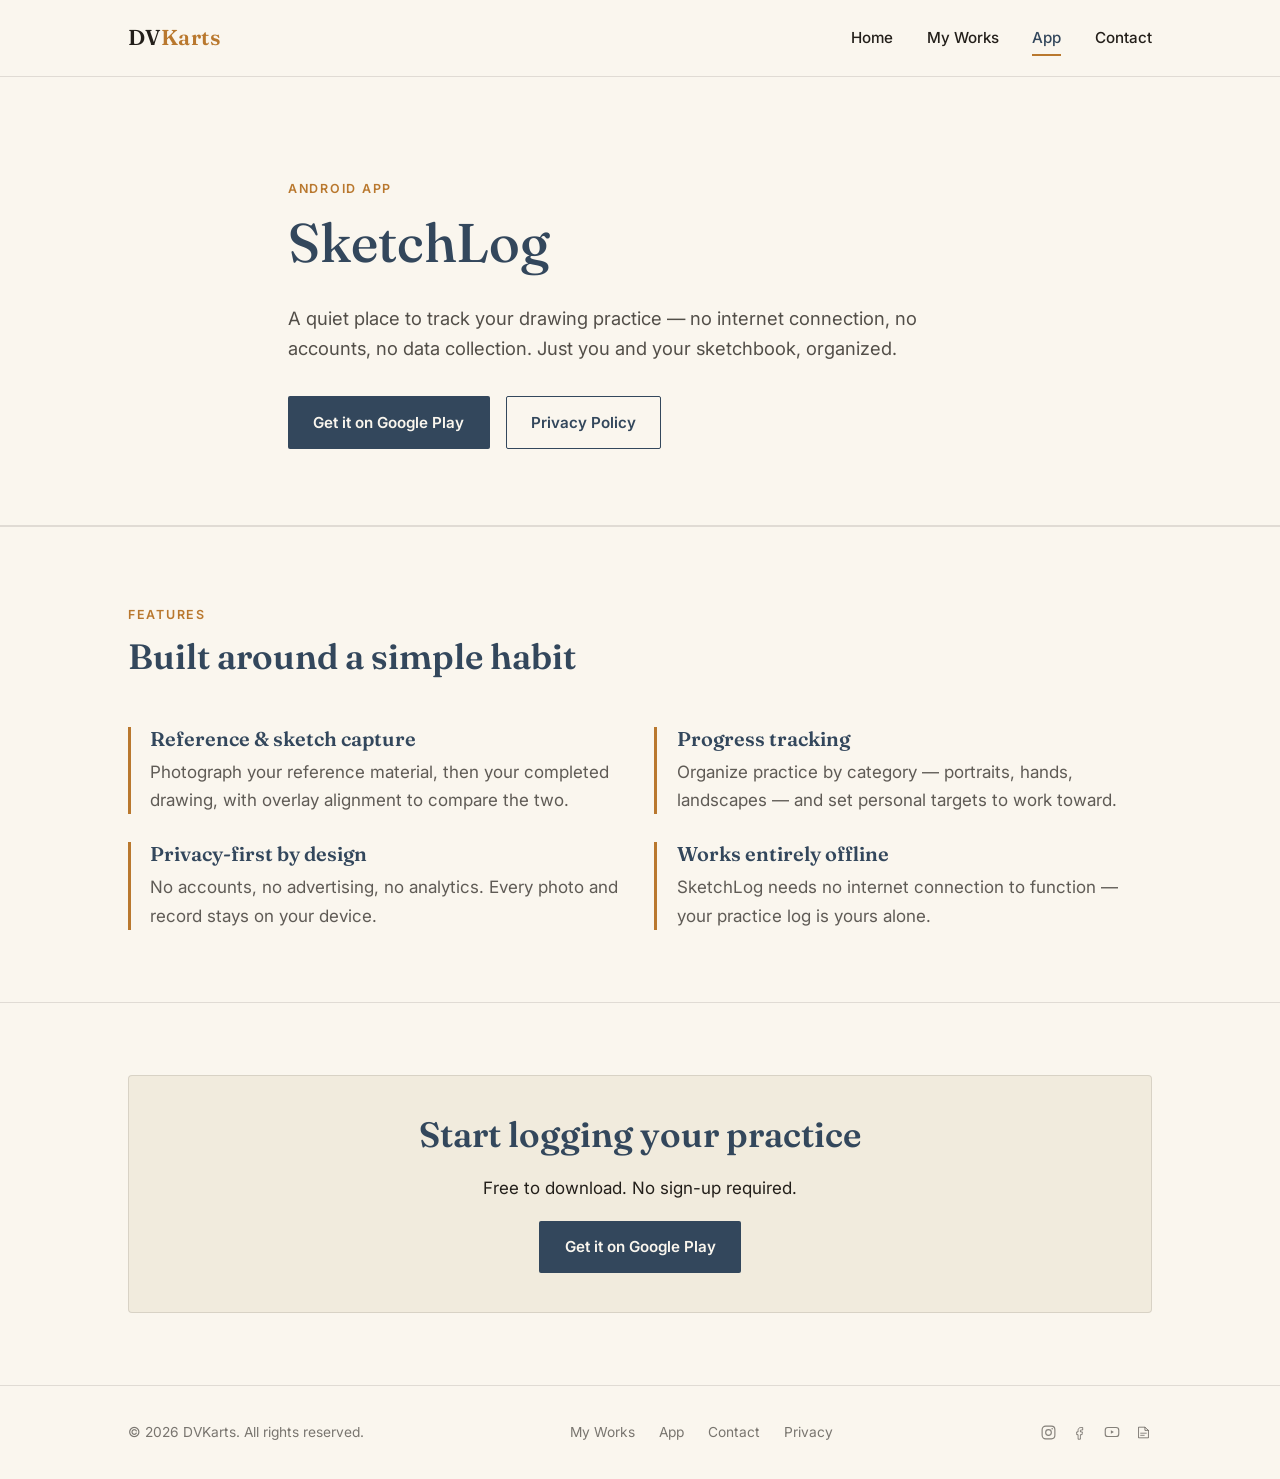
==== app.html @ dc156048 "new site" ====
<!DOCTYPE html>
<html lang="en">
<head>
<meta charset="UTF-8">
<meta name="viewport" content="width=device-width, initial-scale=1.0">
<title>SketchLog — DVKarts</title>
<meta name="description" content="SketchLog: a quiet, offline place to track your drawing practice. By DVKarts.">
<link rel="preconnect" href="https://fonts.googleapis.com">
<link rel="preconnect" href="https://fonts.gstatic.com" crossorigin>
<link href="https://fonts.googleapis.com/css2?family=Fraunces:opsz,wght@9..144,400;9..144,500;9..144,600&family=Inter:wght@400;500;600;700&display=swap" rel="stylesheet">
<link rel="stylesheet" href="style.css">
</head>
<body>

<header class="site-header">
  <div class="container">
    <a href="index.html" class="brand">DV<span>Karts</span></a>
    <nav class="main-nav">
      <a href="index.html">Home</a>
      <a href="works.html">My Works</a>
      <a href="app.html" class="active">App</a>
      <a href="contact.html">Contact</a>
    </nav>
  </div>
</header>

<main>

  <section class="hero">
    <div class="container">
      <p class="eyebrow">Android App</p>
      <h1>SketchLog</h1>
      <p class="lede">
        A quiet place to track your drawing practice — no internet
        connection, no accounts, no data collection. Just you and your
        sketchbook, organized.
      </p>
      <div class="hero-actions">
        <a href="#" class="btn btn-primary">Get it on Google Play</a>
        <a href="privacy.html" class="btn btn-secondary">Privacy Policy</a>
      </div>
    </div>
  </section>

  <section>
    <div class="container">
      <div class="section-head">
        <p class="eyebrow">Features</p>
        <h2>Built around a simple habit</h2>
      </div>
      <div class="feature-list">
        <div class="feature">
          <h3>Reference &amp; sketch capture</h3>
          <p>Photograph your reference material, then your completed drawing, with overlay alignment to compare the two.</p>
        </div>
        <div class="feature">
          <h3>Progress tracking</h3>
          <p>Organize practice by category — portraits, hands, landscapes — and set personal targets to work toward.</p>
        </div>
        <div class="feature">
          <h3>Privacy-first by design</h3>
          <p>No accounts, no advertising, no analytics. Every photo and record stays on your device.</p>
        </div>
        <div class="feature">
          <h3>Works entirely offline</h3>
          <p>SketchLog needs no internet connection to function — your practice log is yours alone.</p>
        </div>
      </div>
    </div>
  </section>

  <section>
    <div class="container">
      <div class="panel center">
        <h2>Start logging your practice</h2>
        <p>Free to download. No sign-up required.</p>
        <a href="#" class="btn btn-primary">Get it on Google Play</a>
      </div>
    </div>
  </section>

</main>

<footer class="site-footer">
  <div class="container">
    <p>&copy; 2026 DVKarts. All rights reserved.</p>
    <div class="footer-links">
      <a href="works.html">My Works</a>
      <a href="app.html">App</a>
      <a href="contact.html">Contact</a>
      <a href="privacy.html">Privacy</a>
    </div>
    <div class="social-links">
      <a href="https://www.instagram.com/deepak3dart/" target="_blank" rel="noopener" aria-label="Instagram">
        <svg width="17" height="17" viewBox="0 0 24 24" fill="none"><rect x="3" y="3" width="18" height="18" rx="5" stroke="currentColor" stroke-width="1.6"/><circle cx="12" cy="12" r="4" stroke="currentColor" stroke-width="1.6"/><circle cx="17.2" cy="6.8" r="1.1" fill="currentColor"/></svg>
      </a>
      <a href="https://www.facebook.com/DeepakDigitalArts" target="_blank" rel="noopener" aria-label="Facebook">
        <svg width="17" height="17" viewBox="0 0 24 24" fill="none"><path d="M14 8.5h2.5V5h-2.7C11.5 5 10 6.6 10 9v2.2H8V15h2v6.5h3.3V15h2.4l.4-3.8h-2.8V9.2c0-.5.3-.7.7-.7Z" stroke="currentColor" stroke-width="1.3" stroke-linejoin="round"/></svg>
      </a>
      <a href="https://www.youtube.com/@deepak3dart" target="_blank" rel="noopener" aria-label="YouTube">
        <svg width="18" height="18" viewBox="0 0 24 24" fill="none"><rect x="3" y="6" width="18" height="12" rx="3.5" stroke="currentColor" stroke-width="1.5"/><path d="M10.5 9.7v4.6l4-2.3-4-2.3Z" fill="currentColor"/></svg>
      </a>
      <a href="https://deepakvishwakarmaarts.blogspot.com/" target="_blank" rel="noopener" aria-label="Blog">
        <svg width="17" height="17" viewBox="0 0 24 24" fill="none"><path d="M5 4.5h9L19 9v10.5H5V4.5Z" stroke="currentColor" stroke-width="1.4" stroke-linejoin="round"/><path d="M14 4.5V9h5" stroke="currentColor" stroke-width="1.4" stroke-linejoin="round"/><path d="M8 13h8M8 16h5" stroke="currentColor" stroke-width="1.3" stroke-linecap="round"/></svg>
      </a>
    </div>
  </div>
</footer>

</body>
</html>
---- style.css ----
/* =========================================================
   DVKarts — shared stylesheet
   Sober, elegant portfolio theme
   Palette: Ink Blue #33475C · Ochre #B9782E · Warm Paper #FAF6EE · Ink Text #231F1A
   Type: Fraunces (headings) · Inter (body)
   ========================================================= */

:root {
  --ink-blue: #33475C;
  --ochre: #B9782E;
  --paper: #FAF6EE;
  --ink: #231F1A;
  --paper-dim: #F1EBDD;
  --line: rgba(35, 31, 26, 0.12);
  --ink-blue-soft: rgba(51, 71, 92, 0.08);
  --ochre-soft: rgba(185, 120, 46, 0.12);
  --max-width: 1080px;
  --serif: "Fraunces", "Iowan Old Style", Georgia, serif;
  --sans: "Inter", -apple-system, BlinkMacSystemFont, "Segoe UI", sans-serif;
}

*, *::before, *::after { box-sizing: border-box; }

html { scroll-behavior: smooth; }

body {
  margin: 0;
  background: var(--paper);
  color: var(--ink);
  font-family: var(--sans);
  font-size: 17px;
  line-height: 1.65;
  -webkit-font-smoothing: antialiased;
}

img { max-width: 100%; display: block; }

a {
  color: var(--ink-blue);
  text-decoration: none;
}

a:hover { color: var(--ochre); }

h1, h2, h3, h4 {
  font-family: var(--serif);
  font-weight: 600;
  color: var(--ink-blue);
  line-height: 1.2;
  margin: 0 0 0.5em;
}

h1 { font-size: clamp(2.2rem, 4.5vw, 3.4rem); font-weight: 500; }
h2 { font-size: clamp(1.6rem, 3vw, 2.2rem); }
h3 { font-size: 1.25rem; }

p { margin: 0 0 1.1em; }

.eyebrow {
  display: inline-block;
  font-family: var(--sans);
  font-size: 0.78rem;
  letter-spacing: 0.14em;
  text-transform: uppercase;
  color: var(--ochre);
  font-weight: 600;
  margin-bottom: 0.9em;
}

.container {
  max-width: var(--max-width);
  margin: 0 auto;
  padding: 0 28px;
}

/* ---------- Header / Nav ---------- */

.site-header {
  border-bottom: 1px solid var(--line);
  background: var(--paper);
  position: sticky;
  top: 0;
  z-index: 20;
}

.site-header .container {
  display: flex;
  align-items: center;
  justify-content: space-between;
  padding-top: 20px;
  padding-bottom: 20px;
}

.brand {
  font-family: var(--serif);
  font-size: 1.35rem;
  font-weight: 600;
  color: var(--ink);
  letter-spacing: 0.02em;
}

.brand span { color: var(--ochre); }

.main-nav {
  display: flex;
  gap: 2.1rem;
}

.main-nav a {
  font-size: 0.95rem;
  color: var(--ink);
  font-weight: 500;
  position: relative;
  padding: 4px 0;
}

.main-nav a:hover { color: var(--ochre); }

.main-nav a.active {
  color: var(--ink-blue);
}

.main-nav a.active::after {
  content: "";
  position: absolute;
  left: 0; right: 0; bottom: -2px;
  height: 2px;
  background: var(--ochre);
}

.nav-toggle { display: none; }

/* ---------- Hero ---------- */

.hero {
  padding: 96px 0 76px;
  border-bottom: 1px solid var(--line);
}

.hero .container {
  max-width: 760px;
}

.hero p.lede {
  font-size: 1.15rem;
  color: rgba(35,31,26,0.78);
  max-width: 60ch;
}

.hero-actions {
  display: flex;
  gap: 1rem;
  margin-top: 2rem;
  flex-wrap: wrap;
}

/* ---------- Hero with portrait ---------- */

.hero-split {
  max-width: var(--max-width);
  display: flex;
  align-items: center;
  justify-content: space-between;
  gap: 3rem;
}

.hero-copy { max-width: 620px; flex: 1; }

.hero-portrait {
  flex-shrink: 0;
  width: 200px;
  height: 200px;
  border-radius: 50%;
  overflow: hidden;
  border: 3px solid var(--paper-dim);
  box-shadow: 0 10px 26px rgba(51,71,92,0.16);
}

.hero-portrait img {
  width: 100%;
  height: 100%;
  object-fit: cover;
}

/* ---------- Featured art strip ---------- */

.featured-art {
  padding: 0;
  border-bottom: 1px solid var(--line);
}

.featured-art-img {
  width: 100%;
  max-height: 480px;
  object-fit: cover;
  display: block;
}

@media (max-width: 820px) {
  .hero-split { flex-direction: column-reverse; text-align: center; gap: 2rem; }
  .hero-copy { max-width: 100%; }
  .hero-actions { justify-content: center; }
}

/* ---------- Buttons ---------- */

.btn {
  display: inline-flex;
  align-items: center;
  gap: 0.5em;
  padding: 0.85em 1.6em;
  border-radius: 2px;
  font-family: var(--sans);
  font-size: 0.95rem;
  font-weight: 600;
  border: 1px solid transparent;
  cursor: pointer;
  transition: all 0.18s ease;
}

.btn-primary {
  background: var(--ink-blue);
  color: var(--paper);
}

.btn-primary:hover {
  background: #283a4b;
  color: var(--paper);
}

.btn-secondary {
  background: transparent;
  color: var(--ink-blue);
  border-color: var(--ink-blue);
}

.btn-secondary:hover {
  background: var(--ink-blue-soft);
  color: var(--ink-blue);
}

/* ---------- Sections ---------- */

section { padding: 72px 0; }

section + section { border-top: 1px solid var(--line); }

.section-head {
  max-width: 620px;
  margin-bottom: 3rem;
}

/* ---------- Cards / Grid ---------- */

.grid {
  display: grid;
  gap: 2rem;
}

.grid-3 { grid-template-columns: repeat(3, 1fr); }
.grid-2 { grid-template-columns: repeat(2, 1fr); }

.card {
  background: #fff;
  border: 1px solid var(--line);
  border-radius: 4px;
  overflow: hidden;
  transition: transform 0.2s ease, box-shadow 0.2s ease;
}

.card:hover {
  transform: translateY(-3px);
  box-shadow: 0 12px 28px rgba(35, 31, 26, 0.08);
}

.card-media {
  aspect-ratio: 4 / 3;
  background: linear-gradient(135deg, var(--ink-blue) 0%, #4a6178 55%, var(--ochre) 130%);
  position: relative;
  overflow: hidden;
}

.card-media img {
  width: 100%;
  height: 100%;
  object-fit: cover;
  display: block;
}

.card-media span {
  position: absolute;
  bottom: 12px;
  left: 14px;
  font-family: var(--serif);
  color: rgba(250, 246, 238, 0.85);
  font-size: 0.85rem;
  letter-spacing: 0.04em;
}

.card-body { padding: 1.4rem 1.5rem 1.6rem; }

.card-body .tag {
  display: inline-block;
  font-size: 0.72rem;
  text-transform: uppercase;
  letter-spacing: 0.08em;
  color: var(--ochre);
  font-weight: 700;
  margin-bottom: 0.6em;
}

.card-body h3 { margin-bottom: 0.4em; }

.card-body p { margin-bottom: 0; color: rgba(35,31,26,0.72); font-size: 0.96rem; }

/* ---------- Filter chips (My Works) ---------- */

.chip-row {
  display: flex;
  flex-wrap: wrap;
  gap: 0.6rem;
  margin-bottom: 2.4rem;
}

.chip {
  font-family: var(--sans);
  font-size: 0.9rem;
  font-weight: 600;
  padding: 0.55em 1.2em;
  border-radius: 999px;
  border: 1px solid var(--line);
  background: transparent;
  color: var(--ink-blue);
  cursor: pointer;
  transition: all 0.15s ease;
}

.chip:hover { border-color: var(--ink-blue); }

.chip.active {
  background: var(--ink-blue);
  border-color: var(--ink-blue);
  color: var(--paper);
}

.chip .count { opacity: 0.65; font-weight: 500; margin-left: 0.35em; }

.filter-empty {
  text-align: center;
  padding: 3rem 0;
  color: rgba(35,31,26,0.55);
}

/* ---------- Feature list (app page) ---------- */

.feature-list {
  display: grid;
  gap: 1.8rem;
  grid-template-columns: repeat(2, 1fr);
}

.feature {
  padding-left: 1.2rem;
  border-left: 3px solid var(--ochre);
}

.feature h3 { margin-bottom: 0.35em; }
.feature p { color: rgba(35,31,26,0.72); margin-bottom: 0; }

/* ---------- Panel / callout ---------- */

.panel {
  background: var(--paper-dim);
  border: 1px solid var(--line);
  border-radius: 4px;
  padding: 2.4rem;
}

.panel.center { text-align: center; }

/* ---------- Contact ---------- */

.contact-block {
  display: grid;
  grid-template-columns: 1.1fr 0.9fr;
  gap: 3rem;
  align-items: start;
}

.contact-list {
  list-style: none;
  margin: 0;
  padding: 0;
}

.contact-list li {
  padding: 1.1rem 0;
  border-bottom: 1px solid var(--line);
  display: flex;
  justify-content: space-between;
  align-items: baseline;
  gap: 1rem;
}

.contact-list li:first-child { padding-top: 0; }

.contact-list .label {
  font-size: 0.78rem;
  letter-spacing: 0.1em;
  text-transform: uppercase;
  color: var(--ink-blue);
  font-weight: 600;
}

.contact-list a {
  font-family: var(--serif);
  font-size: 1.15rem;
  color: var(--ink);
}

.contact-list a:hover { color: var(--ochre); }

/* ---------- Footer ---------- */

.site-footer {
  border-top: 1px solid var(--line);
  padding: 2.2rem 0;
}

.site-footer .container {
  display: flex;
  justify-content: space-between;
  align-items: center;
  flex-wrap: wrap;
  gap: 1rem;
}

.site-footer p {
  margin: 0;
  font-size: 0.86rem;
  color: rgba(35,31,26,0.6);
}

.footer-links { display: flex; gap: 1.5rem; }

.footer-links a {
  font-size: 0.86rem;
  color: rgba(35,31,26,0.6);
}

.footer-links a:hover { color: var(--ochre); }

.social-links {
  display: flex;
  gap: 0.9rem;
}

.social-links a {
  color: rgba(35,31,26,0.55);
  display: flex;
  align-items: center;
}

.social-links a:hover { color: var(--ochre); }

/* ---------- Legal / Privacy page ---------- */

.legal {
  max-width: 720px;
}

.legal h2 {
  margin-top: 2.2em;
  font-size: 1.35rem;
}

.legal ul { padding-left: 1.3em; }
.legal li { margin-bottom: 0.5em; }

.updated-date {
  color: rgba(35,31,26,0.55);
  font-size: 0.9rem;
  margin-bottom: 2.5em;
}

/* ---------- Responsive ---------- */

@media (max-width: 820px) {
  .grid-3 { grid-template-columns: repeat(2, 1fr); }
  .contact-block { grid-template-columns: 1fr; }
  .feature-list { grid-template-columns: 1fr; }
}

@media (max-width: 640px) {
  .main-nav { gap: 1.2rem; }
  .grid-3, .grid-2 { grid-template-columns: 1fr; }
  .hero { padding: 64px 0 52px; }
  section { padding: 52px 0; }
  .site-header .container { flex-wrap: wrap; gap: 0.8rem; }
  .main-nav { flex-wrap: wrap; }
}
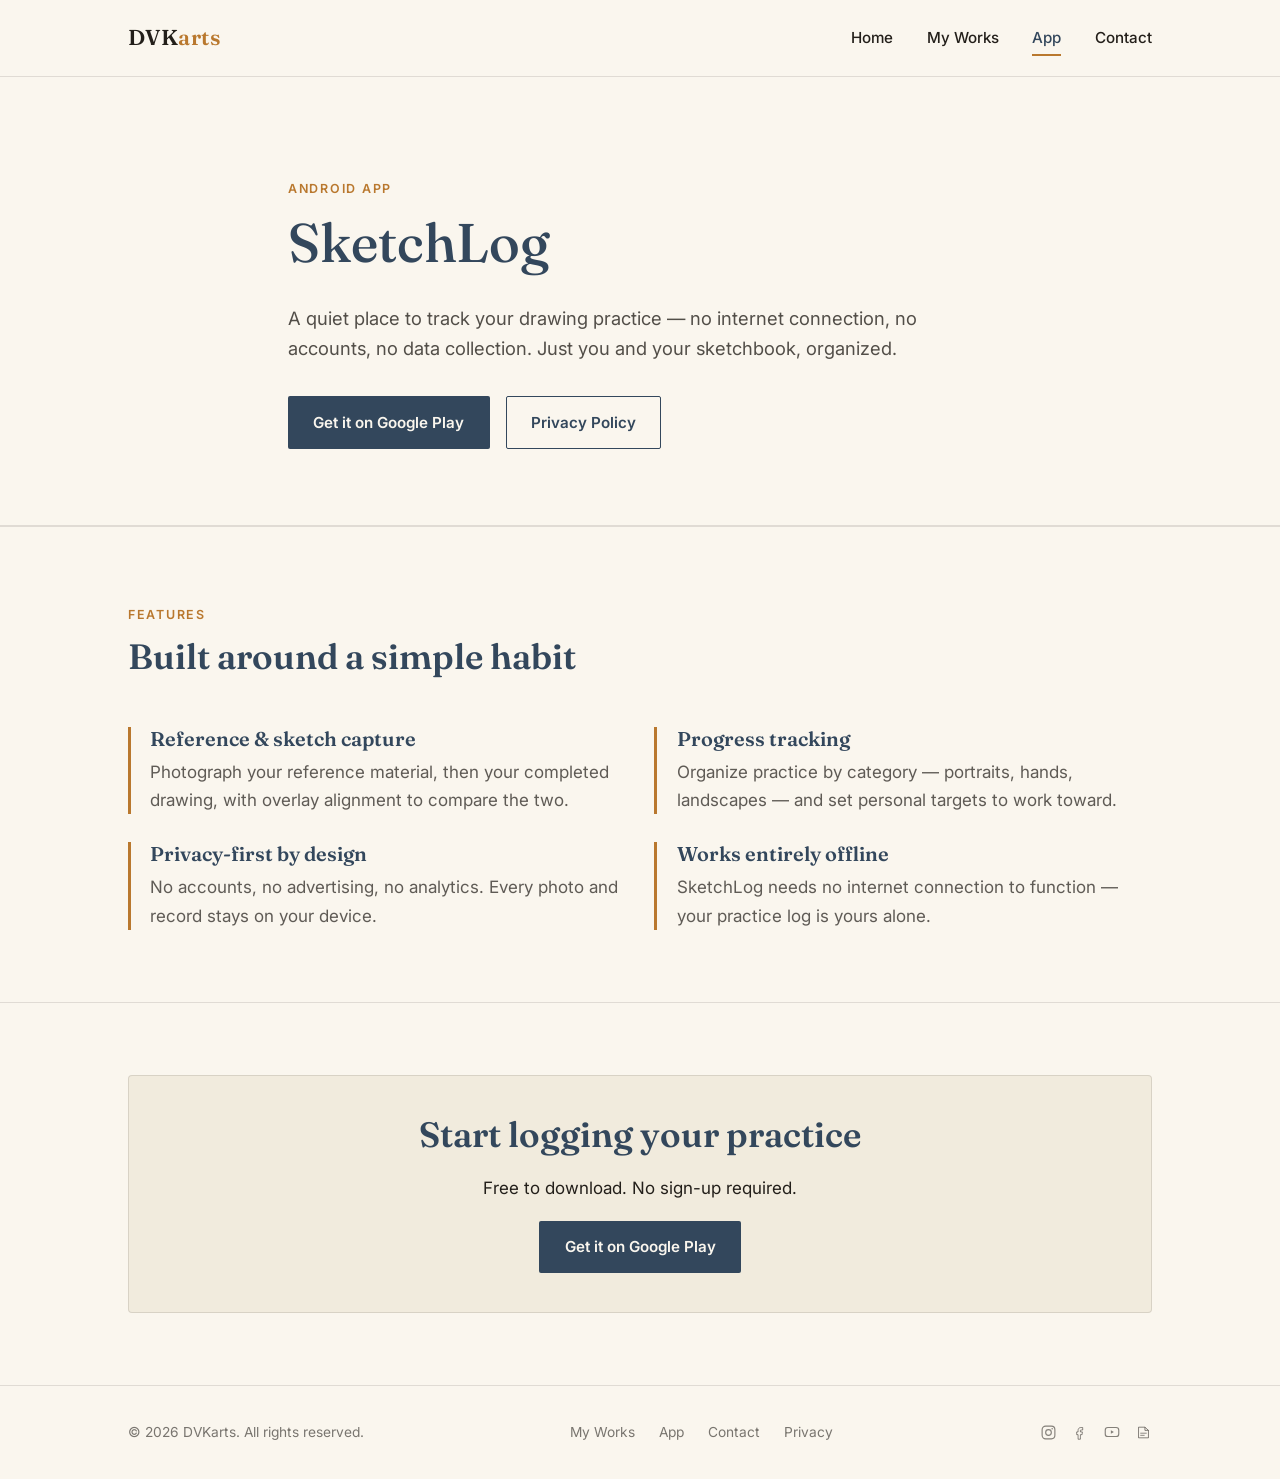
==== commit afcadf84: "brnad name correcton" ====
--- a/app.html
+++ b/app.html
@@ -14,7 +14,7 @@
 
 <header class="site-header">
   <div class="container">
-    <a href="index.html" class="brand">DV<span>Karts</span></a>
+    <a href="index.html" class="brand">DVK<span>arts</span></a>
     <nav class="main-nav">
       <a href="index.html">Home</a>
       <a href="works.html">My Works</a>
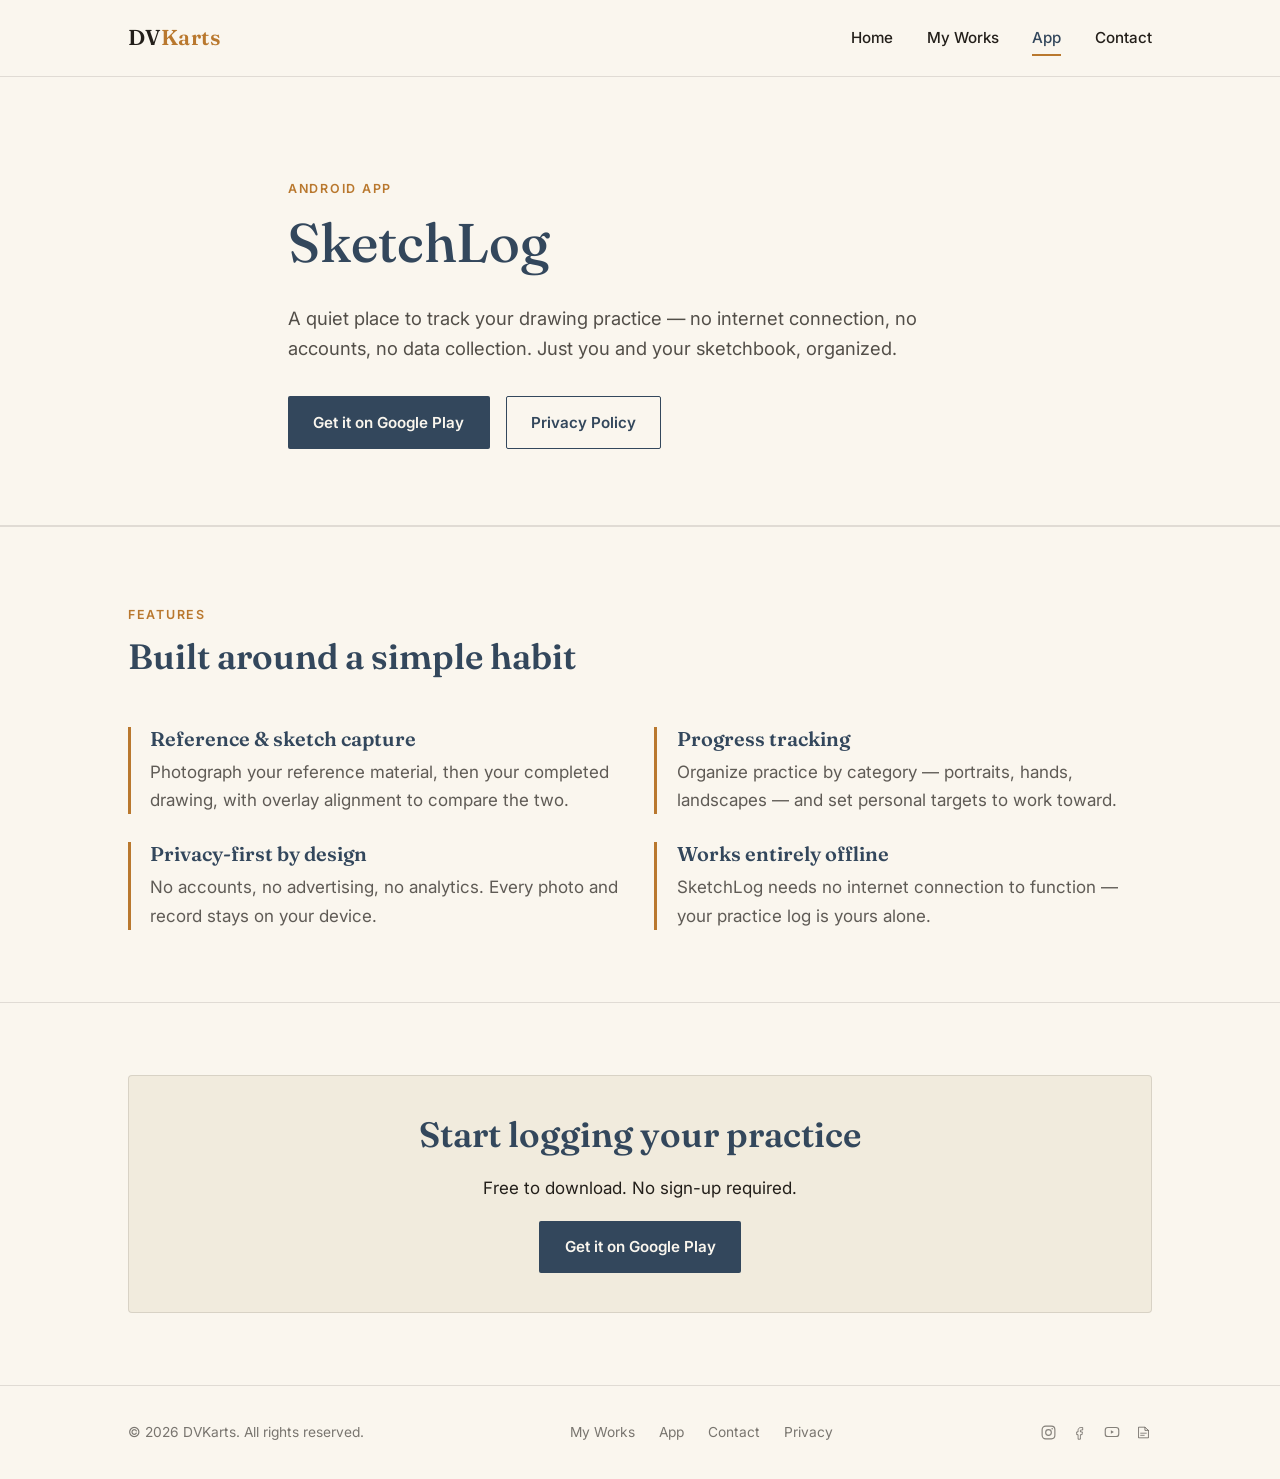
==== commit 5707fb65: "gallery view" ====
--- a/app.html
+++ b/app.html
@@ -14,7 +14,7 @@
 
 <header class="site-header">
   <div class="container">
-    <a href="index.html" class="brand">DVK<span>arts</span></a>
+    <a href="index.html" class="brand">DV<span>Karts</span></a>
     <nav class="main-nav">
       <a href="index.html">Home</a>
       <a href="works.html">My Works</a>
--- a/style.css
+++ b/style.css
@@ -463,6 +463,97 @@
 
 .social-links a:hover { color: var(--ochre); }
 
+/* ---------- Lightbox (My Works) ---------- */
+
+#workGrid .card { cursor: zoom-in; }
+
+.lightbox {
+  position: fixed;
+  inset: 0;
+  z-index: 100;
+  background: rgba(35, 31, 26, 0.92);
+  display: flex;
+  align-items: center;
+  justify-content: center;
+  padding: 5vh 5vw;
+}
+
+.lightbox[hidden] { display: none; }
+
+.lightbox-content {
+  background: var(--paper);
+  border-radius: 6px;
+  max-width: min(900px, 100%);
+  max-height: 90vh;
+  overflow: hidden;
+  display: flex;
+  flex-direction: column;
+  box-shadow: 0 24px 60px rgba(0,0,0,0.35);
+}
+
+.lightbox-content img {
+  display: block;
+  width: 100%;
+  max-height: 65vh;
+  object-fit: contain;
+  background: var(--ink);
+}
+
+.lightbox-caption {
+  padding: 1.2rem 1.6rem 1.5rem;
+}
+
+.lightbox-caption .tag {
+  display: block;
+  font-size: 0.72rem;
+  text-transform: uppercase;
+  letter-spacing: 0.08em;
+  color: var(--ochre);
+  font-weight: 700;
+  margin-bottom: 0.5em;
+}
+
+.lightbox-caption h3 { margin-bottom: 0.3em; }
+.lightbox-caption p:last-child { color: rgba(35,31,26,0.72); margin-bottom: 0; font-size: 0.95rem; }
+
+.lightbox-close,
+.lightbox-nav {
+  position: fixed;
+  background: rgba(250, 246, 238, 0.12);
+  border: 1px solid rgba(250, 246, 238, 0.35);
+  color: var(--paper);
+  border-radius: 50%;
+  width: 44px;
+  height: 44px;
+  font-size: 1.4rem;
+  line-height: 1;
+  display: flex;
+  align-items: center;
+  justify-content: center;
+  cursor: pointer;
+  transition: background 0.15s ease, border-color 0.15s ease;
+}
+
+.lightbox-close:hover,
+.lightbox-nav:hover {
+  background: rgba(250, 246, 238, 0.22);
+  border-color: var(--ochre);
+  color: var(--ochre);
+}
+
+.lightbox-close { top: 24px; right: 24px; }
+.lightbox-prev { left: 24px; top: 50%; transform: translateY(-50%); }
+.lightbox-next { right: 24px; top: 50%; transform: translateY(-50%); }
+
+@media (max-width: 640px) {
+  .lightbox { padding: 0; }
+  .lightbox-content { max-height: 100vh; border-radius: 0; }
+  .lightbox-content img { max-height: 50vh; }
+  .lightbox-close { top: 12px; right: 12px; width: 38px; height: 38px; }
+  .lightbox-prev { left: 8px; width: 38px; height: 38px; }
+  .lightbox-next { right: 8px; width: 38px; height: 38px; }
+}
+
 /* ---------- Legal / Privacy page ---------- */
 
 .legal {
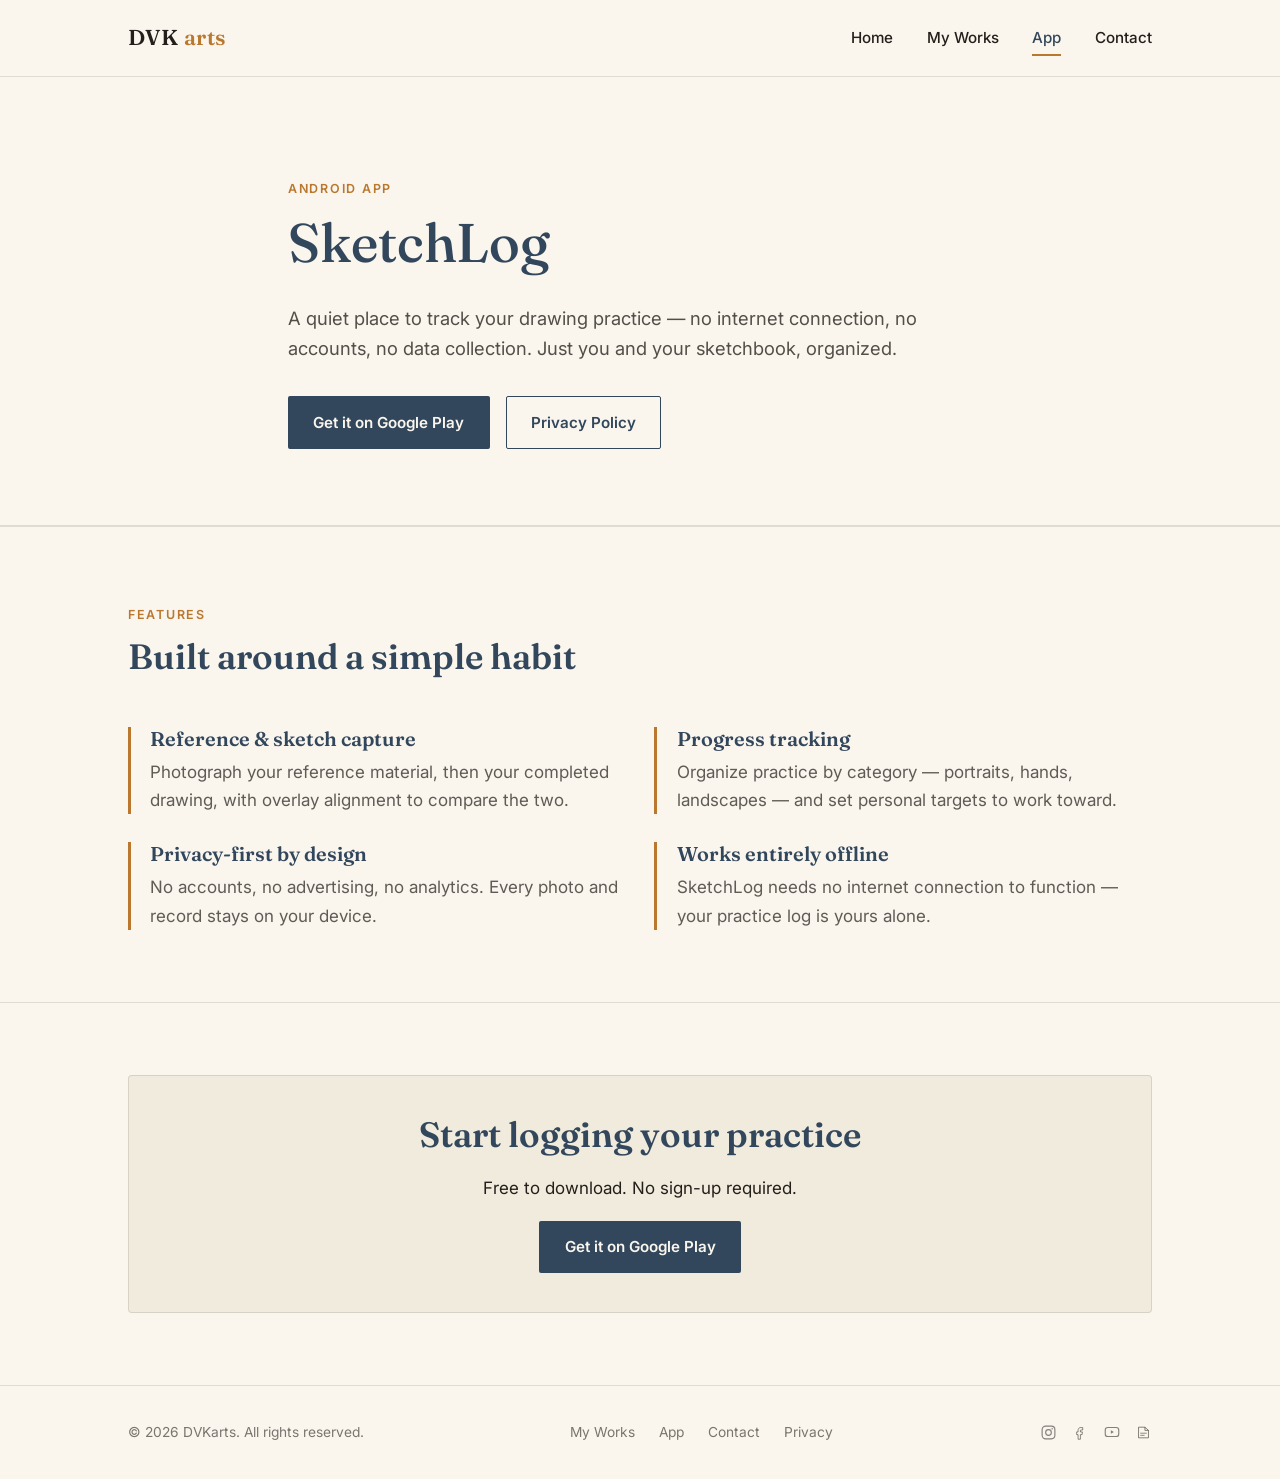
==== commit 6036c463: "brand name corrected" ====
--- a/app.html
+++ b/app.html
@@ -14,7 +14,7 @@
 
 <header class="site-header">
   <div class="container">
-    <a href="index.html" class="brand">DV<span>Karts</span></a>
+    <a href="index.html" class="brand">DVK <span>arts</span></a>
     <nav class="main-nav">
       <a href="index.html">Home</a>
       <a href="works.html">My Works</a>
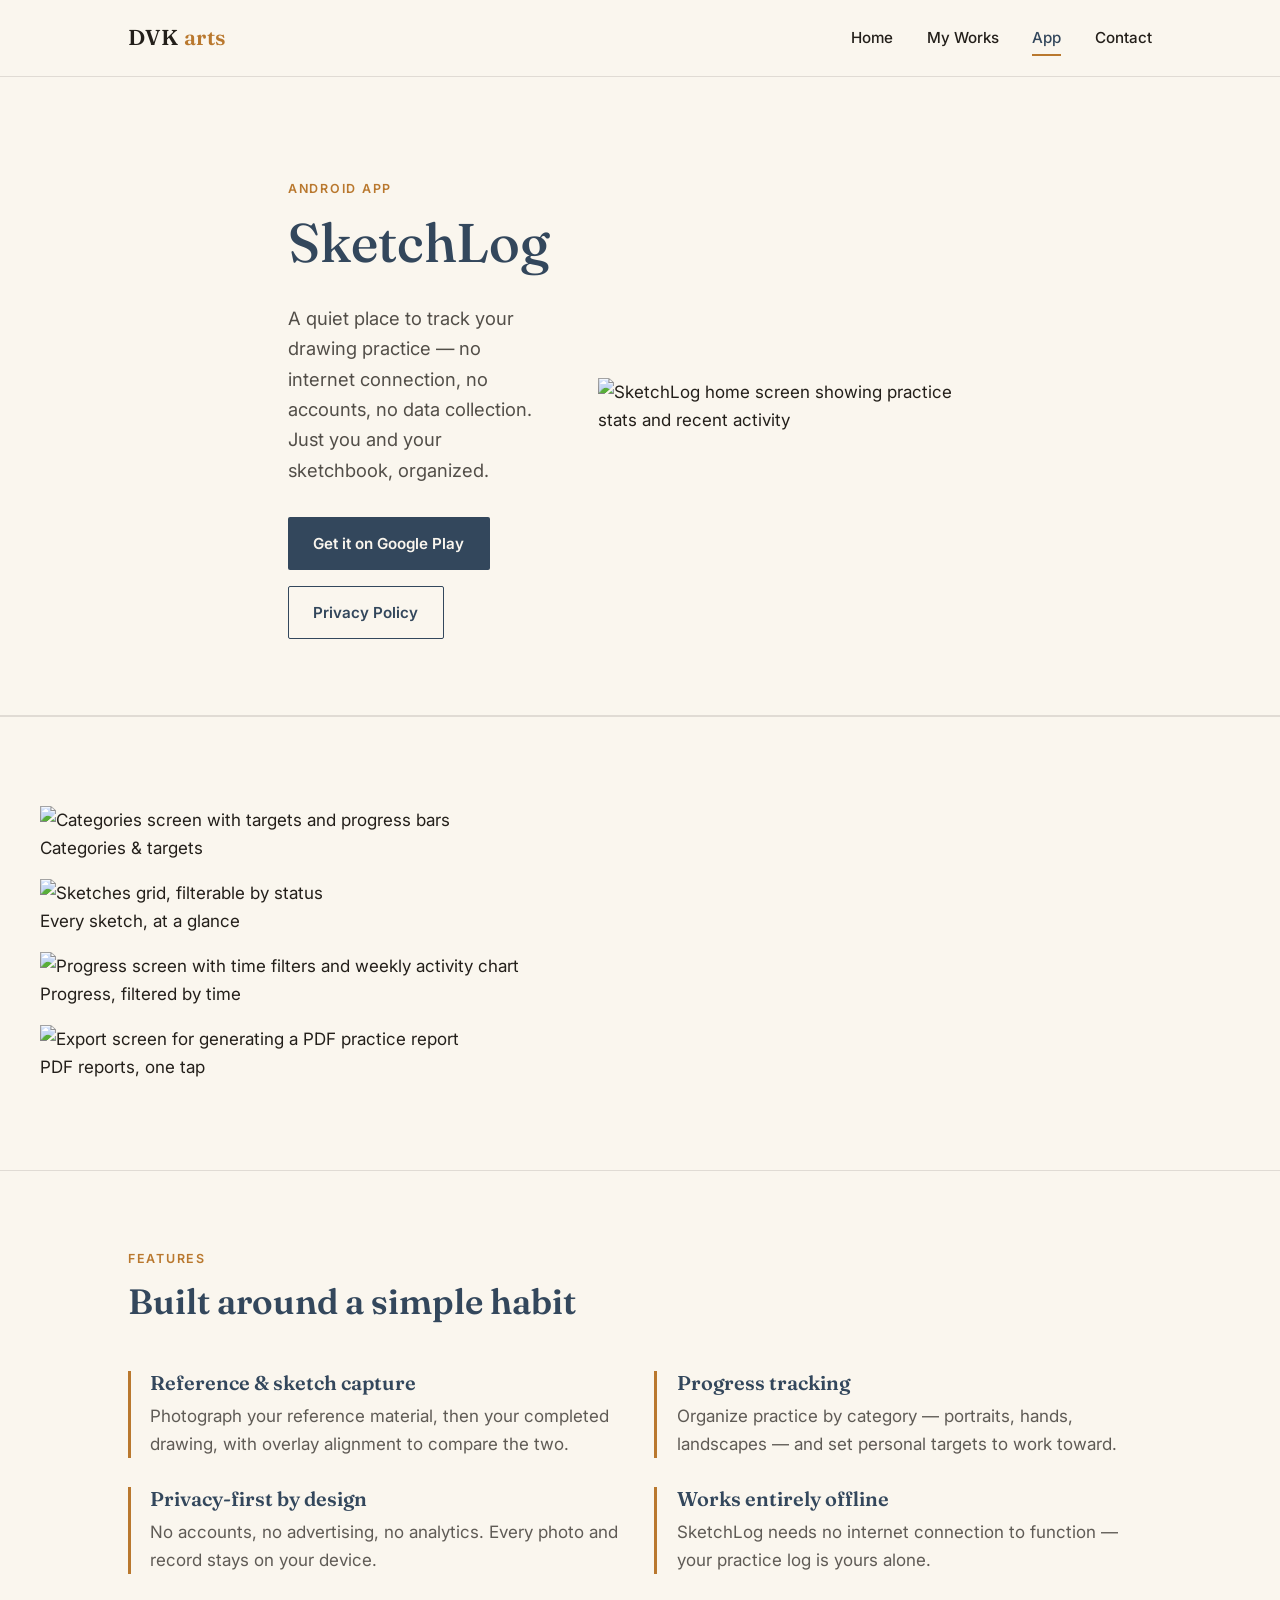
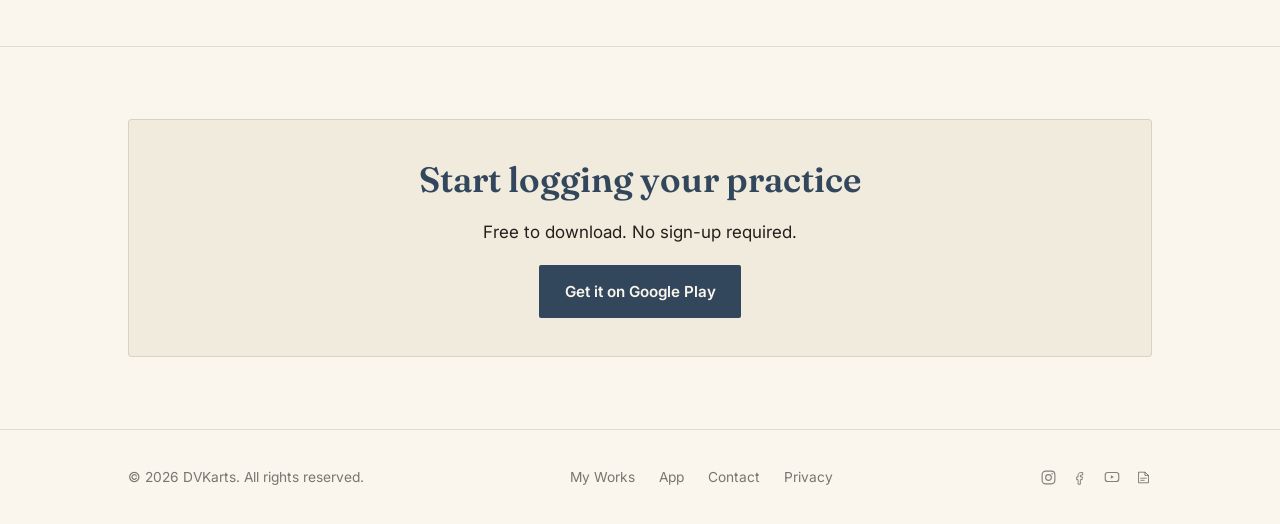
==== commit 23a4c6dc: "SketchLog app showcase" ====
--- a/app.html
+++ b/app.html
@@ -27,18 +27,73 @@
 <main>
 
   <section class="hero">
-    <div class="container">
-      <p class="eyebrow">Android App</p>
-      <h1>SketchLog</h1>
-      <p class="lede">
-        A quiet place to track your drawing practice — no internet
-        connection, no accounts, no data collection. Just you and your
-        sketchbook, organized.
-      </p>
-      <div class="hero-actions">
-        <a href="#" class="btn btn-primary">Get it on Google Play</a>
-        <a href="privacy.html" class="btn btn-secondary">Privacy Policy</a>
+    <div class="container hero-split">
+      <div class="hero-copy">
+        <p class="eyebrow">Android App</p>
+        <h1>SketchLog</h1>
+        <p class="lede">
+          A quiet place to track your drawing practice — no internet
+          connection, no accounts, no data collection. Just you and your
+          sketchbook, organized.
+        </p>
+        <div class="hero-actions">
+          <a href="#" class="btn btn-primary">Get it on Google Play</a>
+          <a href="privacy.html" class="btn btn-secondary">Privacy Policy</a>
+        </div>
       </div>
+
+      <div class="hero-device">
+        <div class="phone">
+          <div class="phone-notch"></div>
+          <div class="phone-screen">
+            <img src="images/sketchlog/home.png" alt="SketchLog home screen showing practice stats and recent activity">
+          </div>
+        </div>
+      </div>
+    </div>
+  </section>
+
+  <section class="app-gallery">
+    <div class="gallery-track">
+      <figure class="phone-card">
+        <div class="phone">
+          <div class="phone-notch"></div>
+          <div class="phone-screen">
+            <img src="images/sketchlog/categories.png" alt="Categories screen with targets and progress bars">
+          </div>
+        </div>
+        <figcaption>Categories &amp; targets</figcaption>
+      </figure>
+
+      <figure class="phone-card">
+        <div class="phone">
+          <div class="phone-notch"></div>
+          <div class="phone-screen">
+            <img src="images/sketchlog/sketches.png" alt="Sketches grid, filterable by status">
+          </div>
+        </div>
+        <figcaption>Every sketch, at a glance</figcaption>
+      </figure>
+
+      <figure class="phone-card">
+        <div class="phone">
+          <div class="phone-notch"></div>
+          <div class="phone-screen">
+            <img src="images/sketchlog/progress.png" alt="Progress screen with time filters and weekly activity chart">
+          </div>
+        </div>
+        <figcaption>Progress, filtered by time</figcaption>
+      </figure>
+
+      <figure class="phone-card">
+        <div class="phone">
+          <div class="phone-notch"></div>
+          <div class="phone-screen">
+            <img src="images/sketchlog/export.png" alt="Export screen for generating a PDF practice report">
+          </div>
+        </div>
+        <figcaption>PDF reports, one tap</figcaption>
+      </figure>
     </div>
   </section>
 
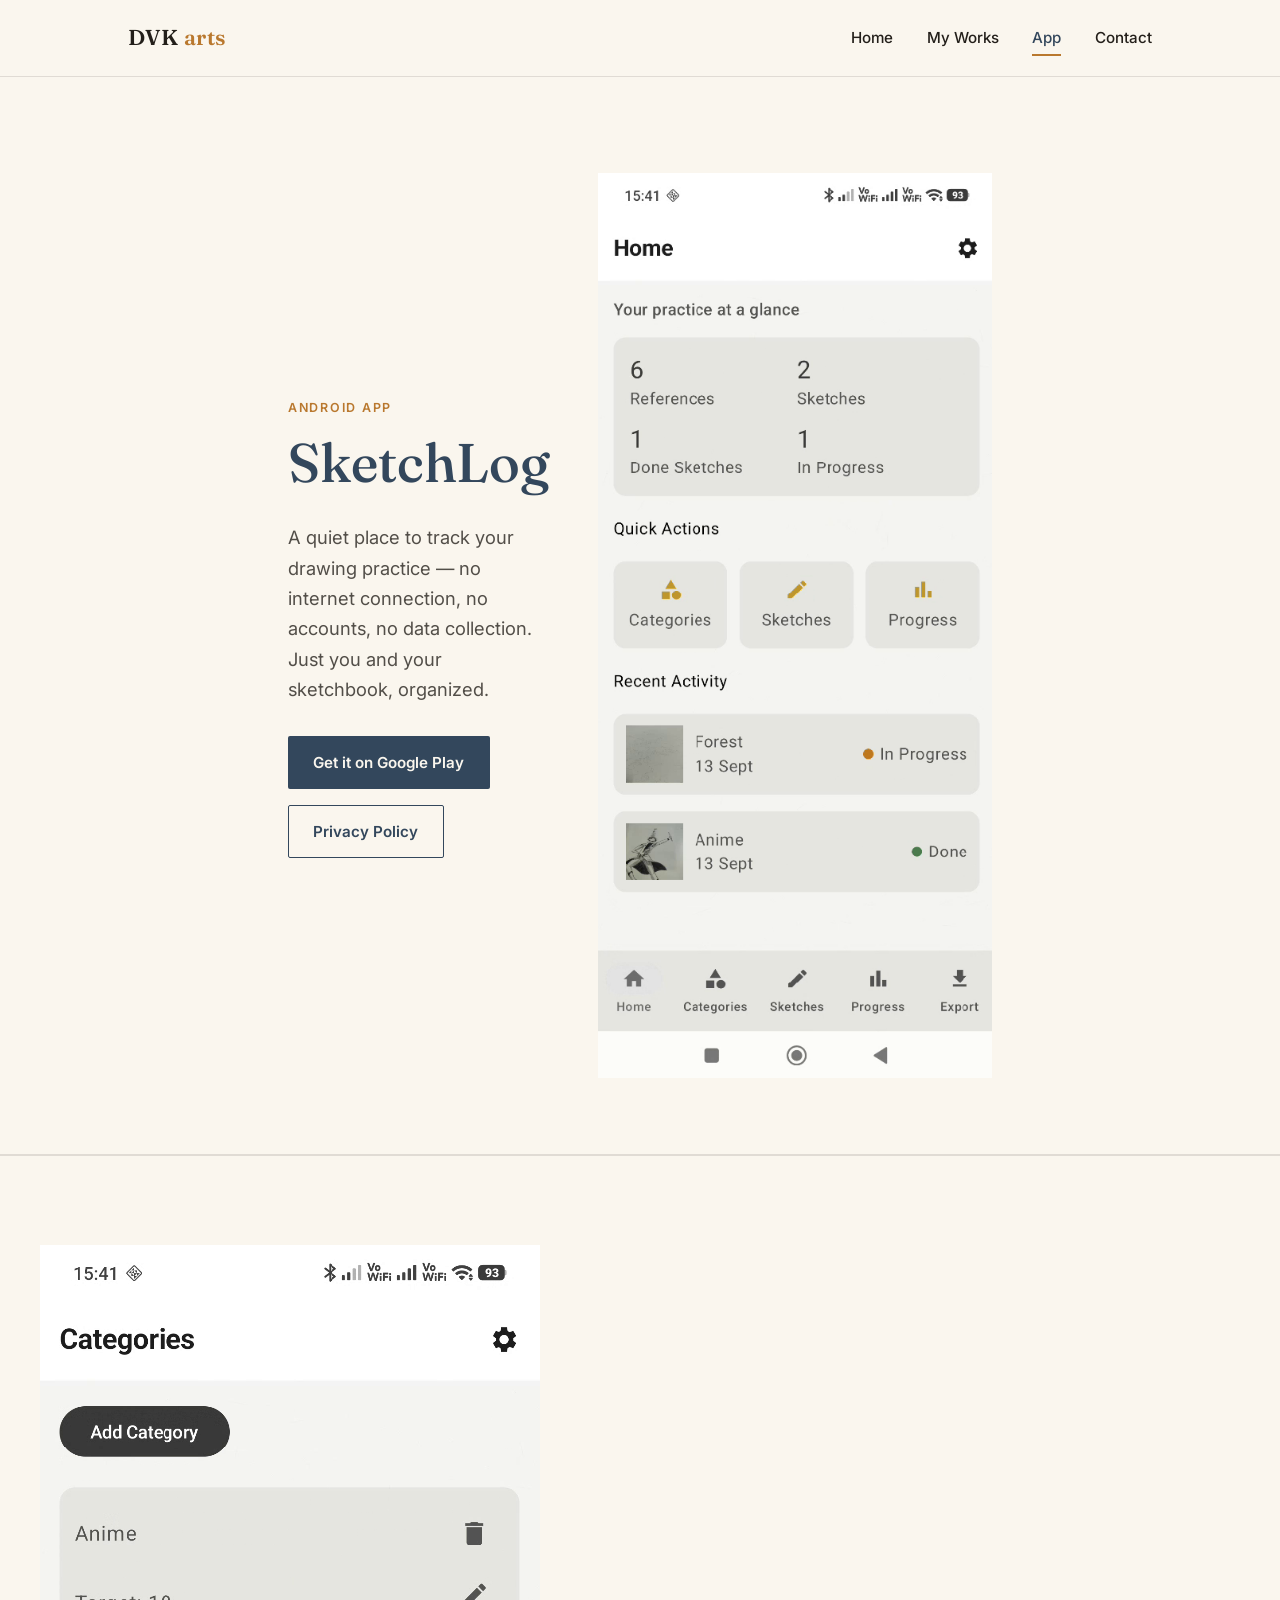
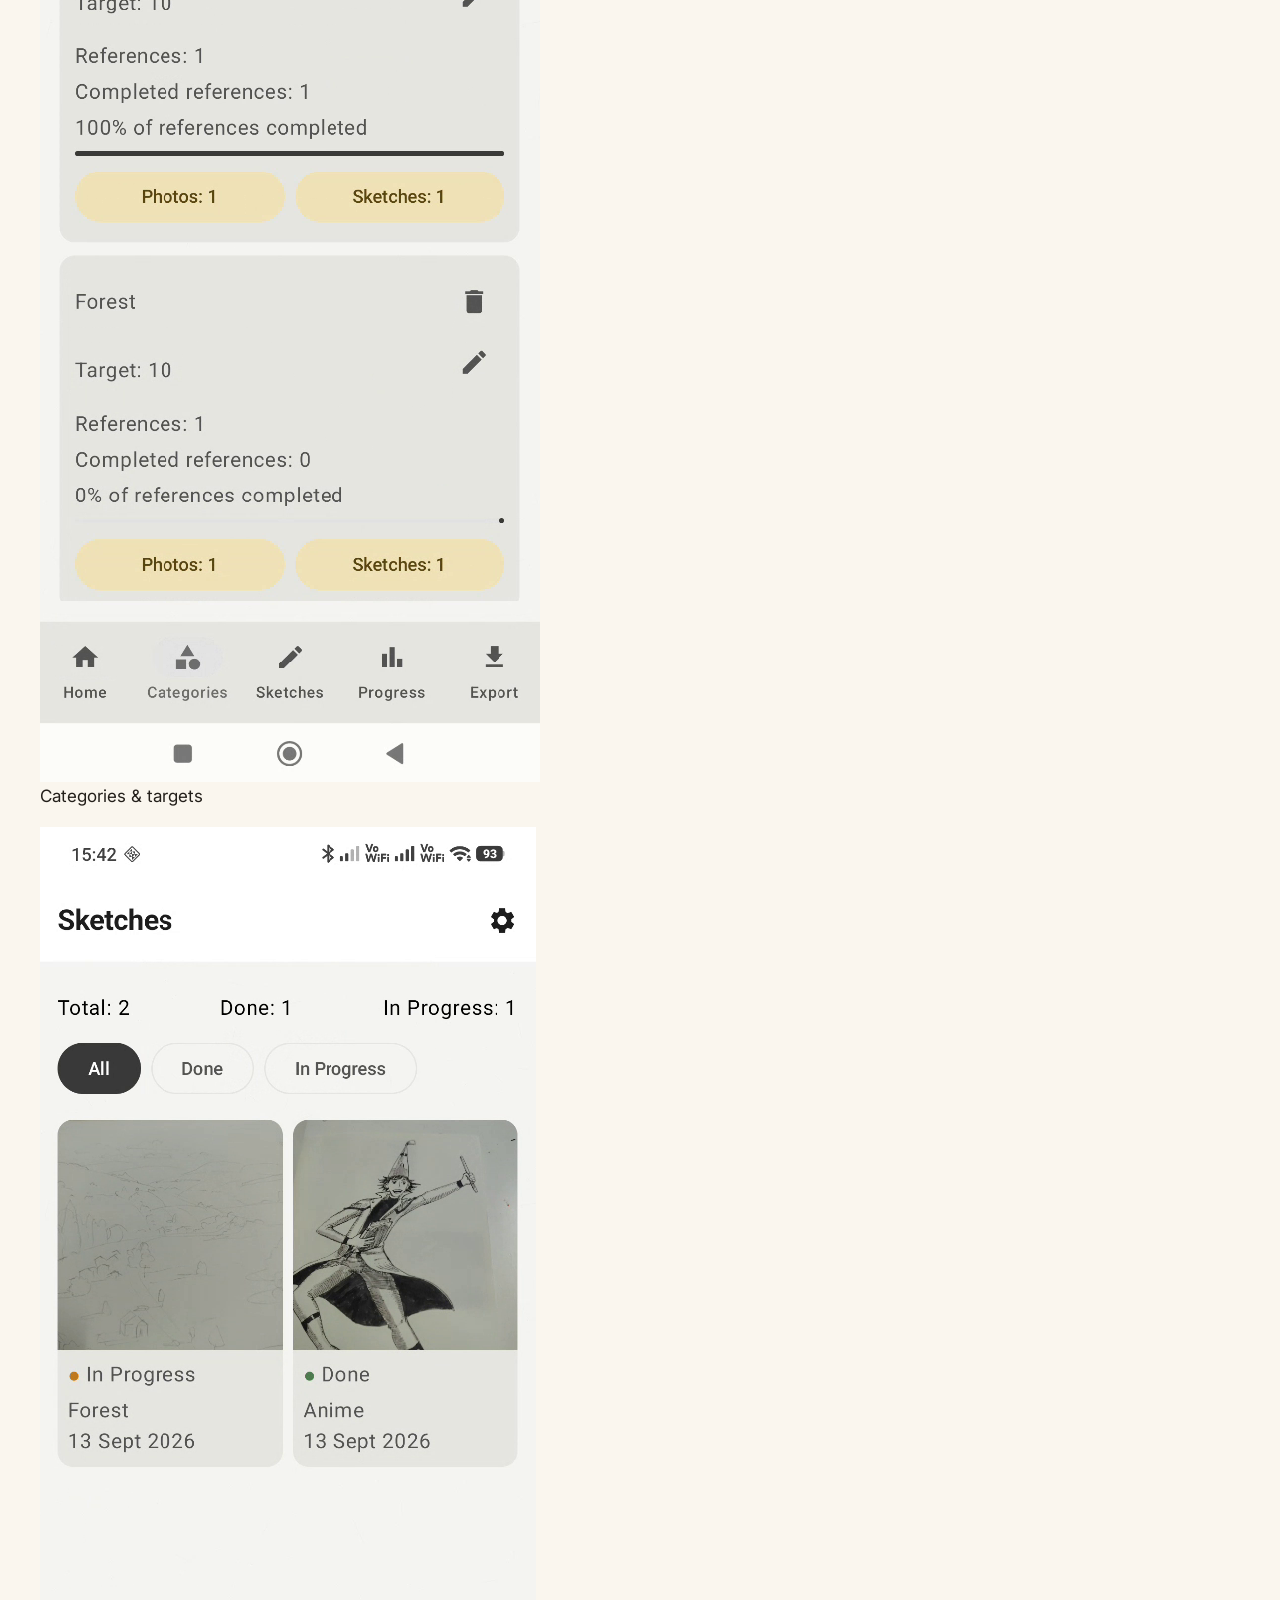
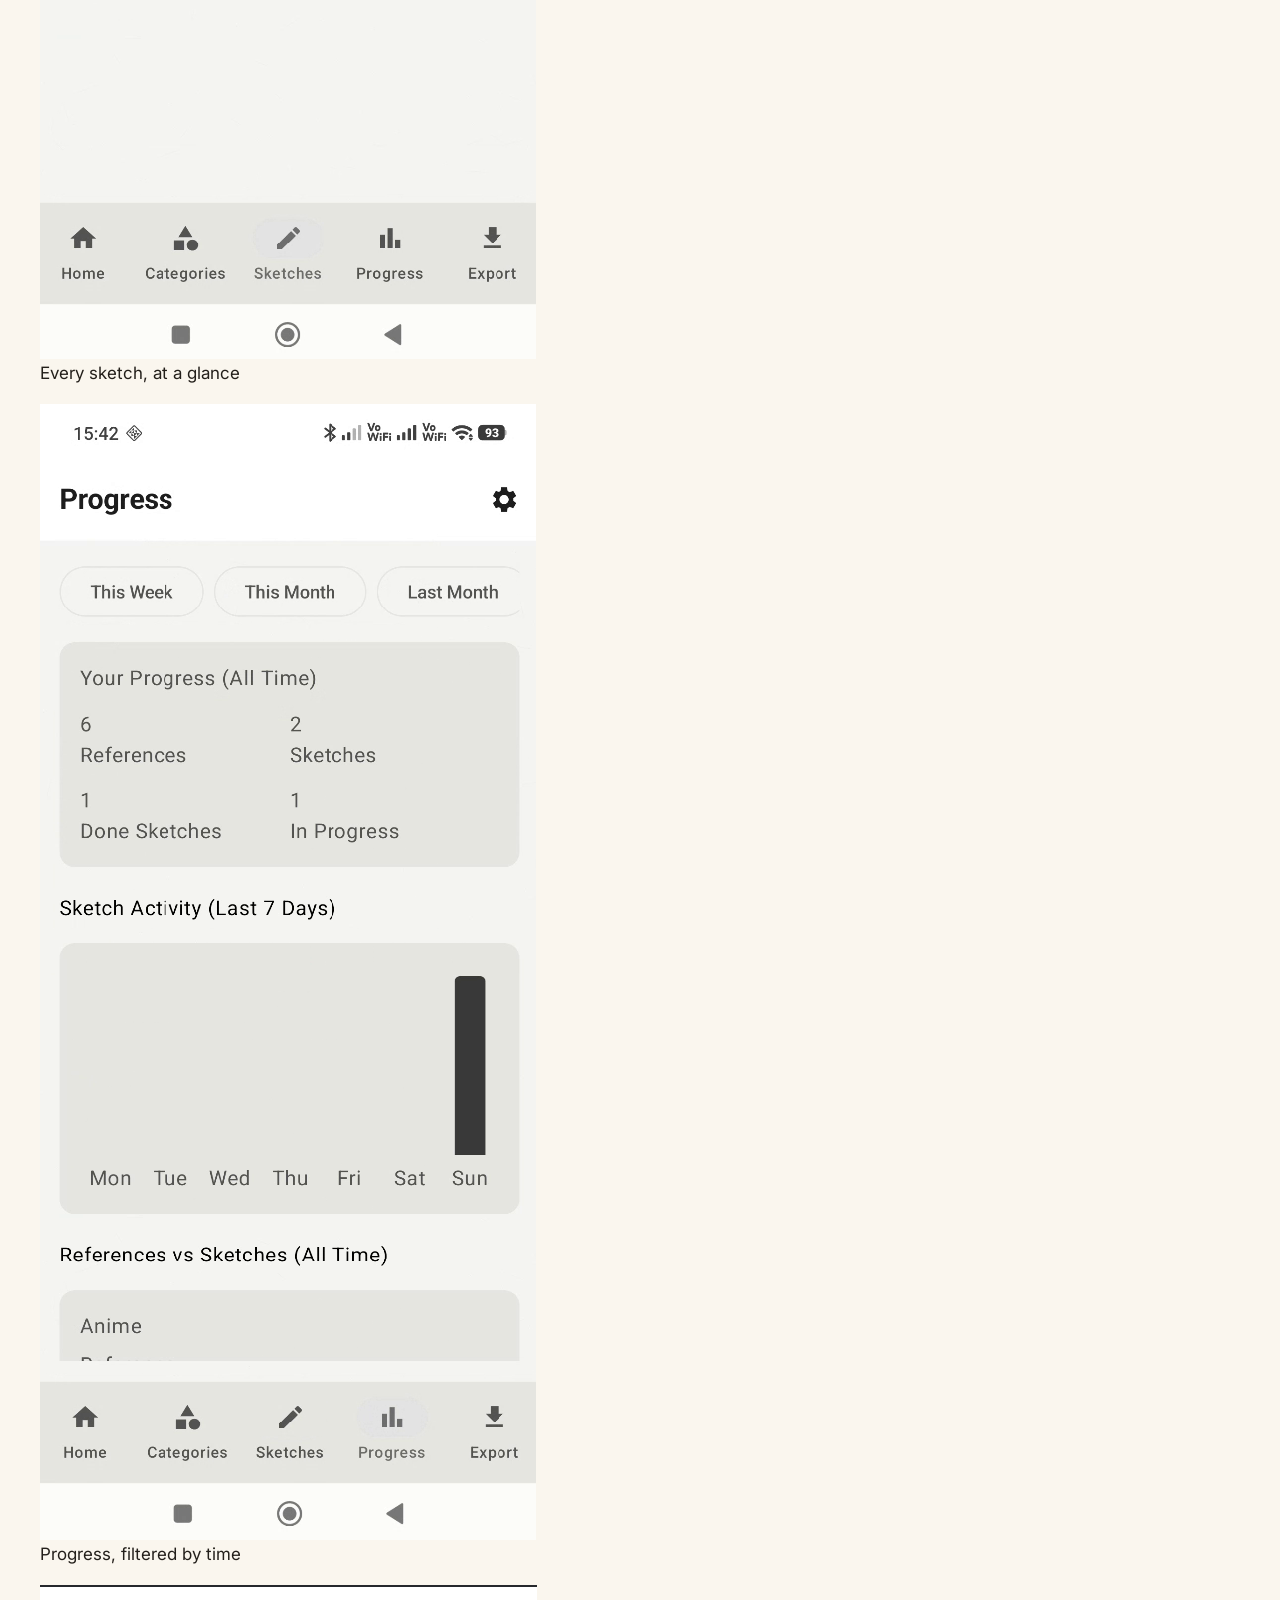
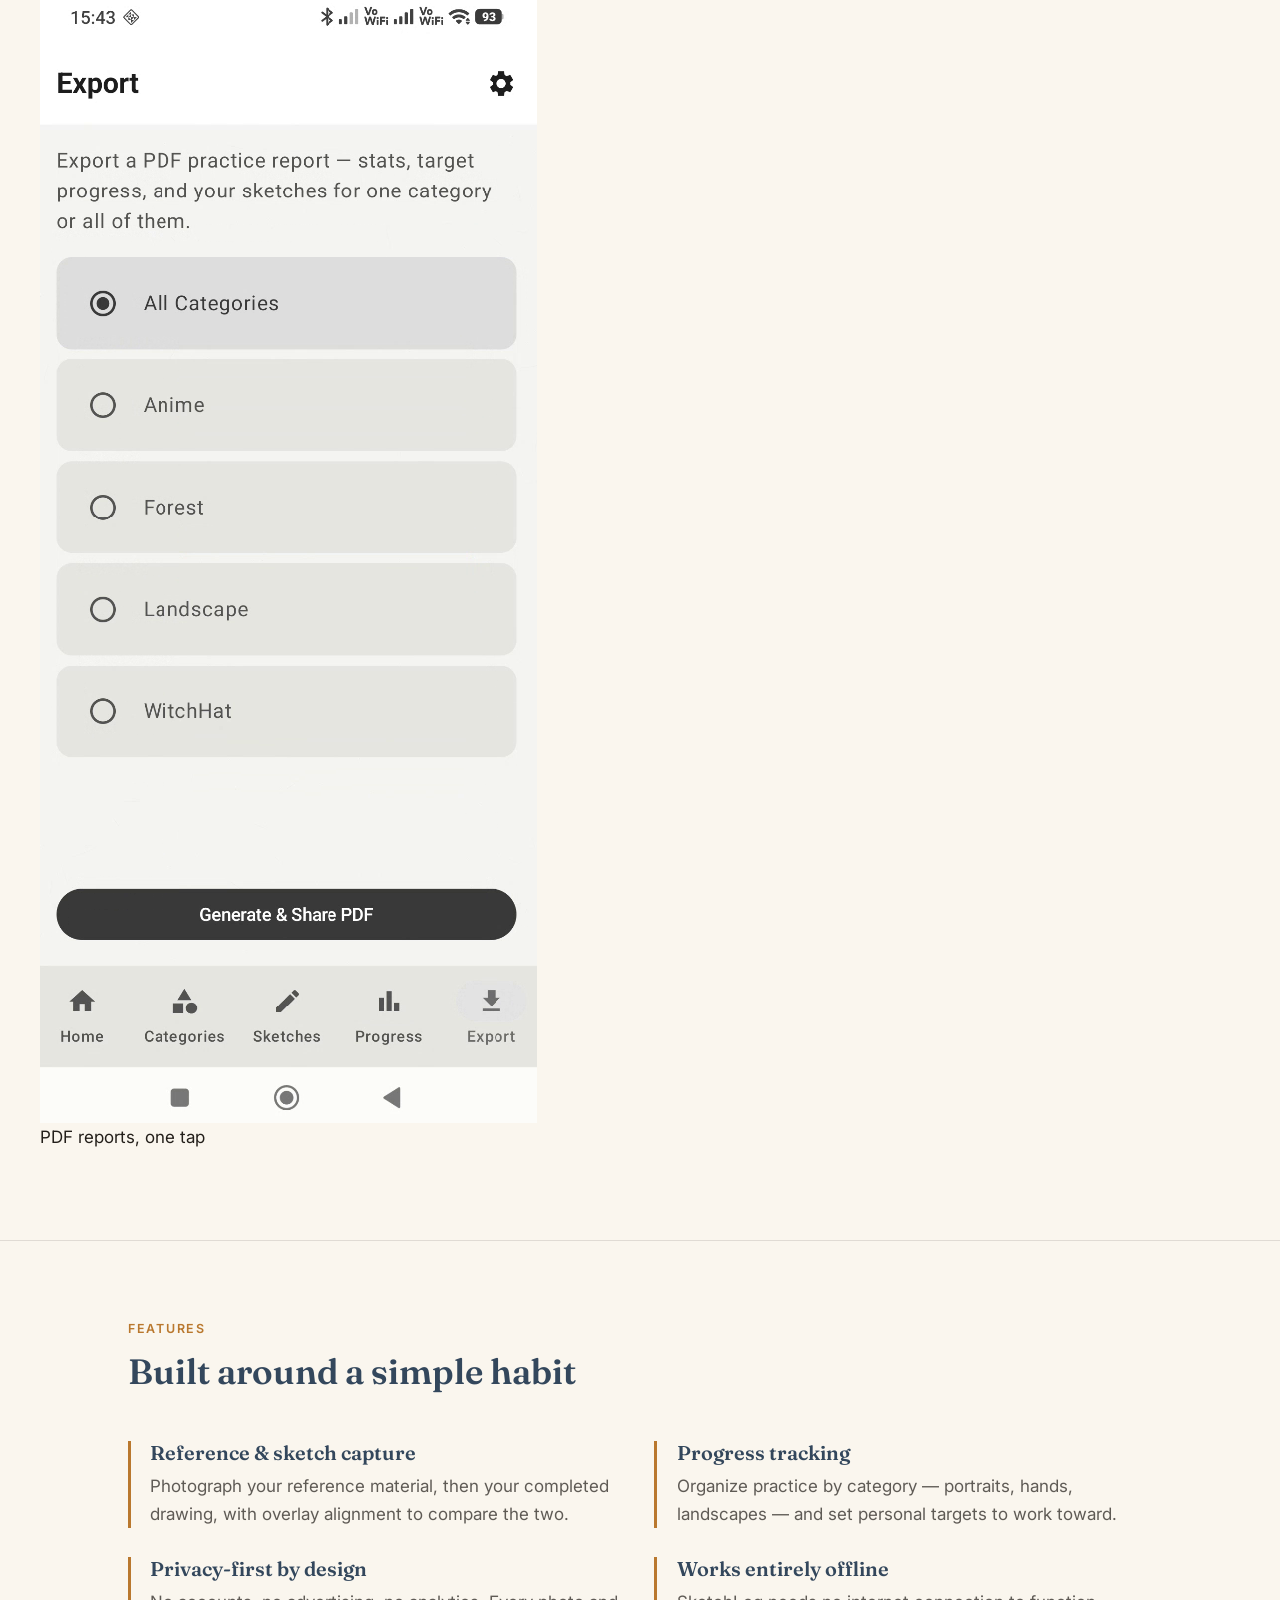
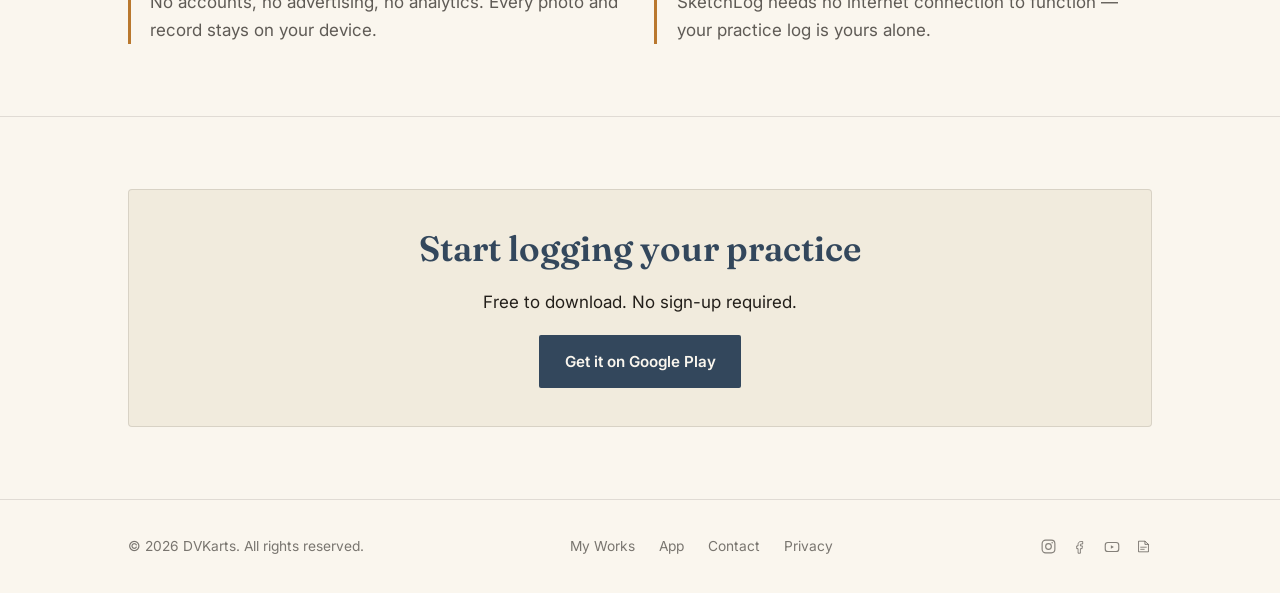
==== commit 13691b51: "folder name change" ====
--- a/app.html
+++ b/app.html
@@ -46,7 +46,7 @@
         <div class="phone">
           <div class="phone-notch"></div>
           <div class="phone-screen">
-            <img src="images/sketchlog/home.png" alt="SketchLog home screen showing practice stats and recent activity">
+            <img src="images/SketchLog/home.png" alt="SketchLog home screen showing practice stats and recent activity">
           </div>
         </div>
       </div>
@@ -59,7 +59,7 @@
         <div class="phone">
           <div class="phone-notch"></div>
           <div class="phone-screen">
-            <img src="images/sketchlog/categories.png" alt="Categories screen with targets and progress bars">
+            <img src="images/SketchLog/categories.png" alt="Categories screen with targets and progress bars">
           </div>
         </div>
         <figcaption>Categories &amp; targets</figcaption>
@@ -69,7 +69,7 @@
         <div class="phone">
           <div class="phone-notch"></div>
           <div class="phone-screen">
-            <img src="images/sketchlog/sketches.png" alt="Sketches grid, filterable by status">
+            <img src="images/SketchLog/sketches.png" alt="Sketches grid, filterable by status">
           </div>
         </div>
         <figcaption>Every sketch, at a glance</figcaption>
@@ -79,7 +79,7 @@
         <div class="phone">
           <div class="phone-notch"></div>
           <div class="phone-screen">
-            <img src="images/sketchlog/progress.png" alt="Progress screen with time filters and weekly activity chart">
+            <img src="images/SketchLog/progress.png" alt="Progress screen with time filters and weekly activity chart">
           </div>
         </div>
         <figcaption>Progress, filtered by time</figcaption>
@@ -89,7 +89,7 @@
         <div class="phone">
           <div class="phone-notch"></div>
           <div class="phone-screen">
-            <img src="images/sketchlog/export.png" alt="Export screen for generating a PDF practice report">
+            <img src="images/SketchLog/export.png" alt="Export screen for generating a PDF practice report">
           </div>
         </div>
         <figcaption>PDF reports, one tap</figcaption>
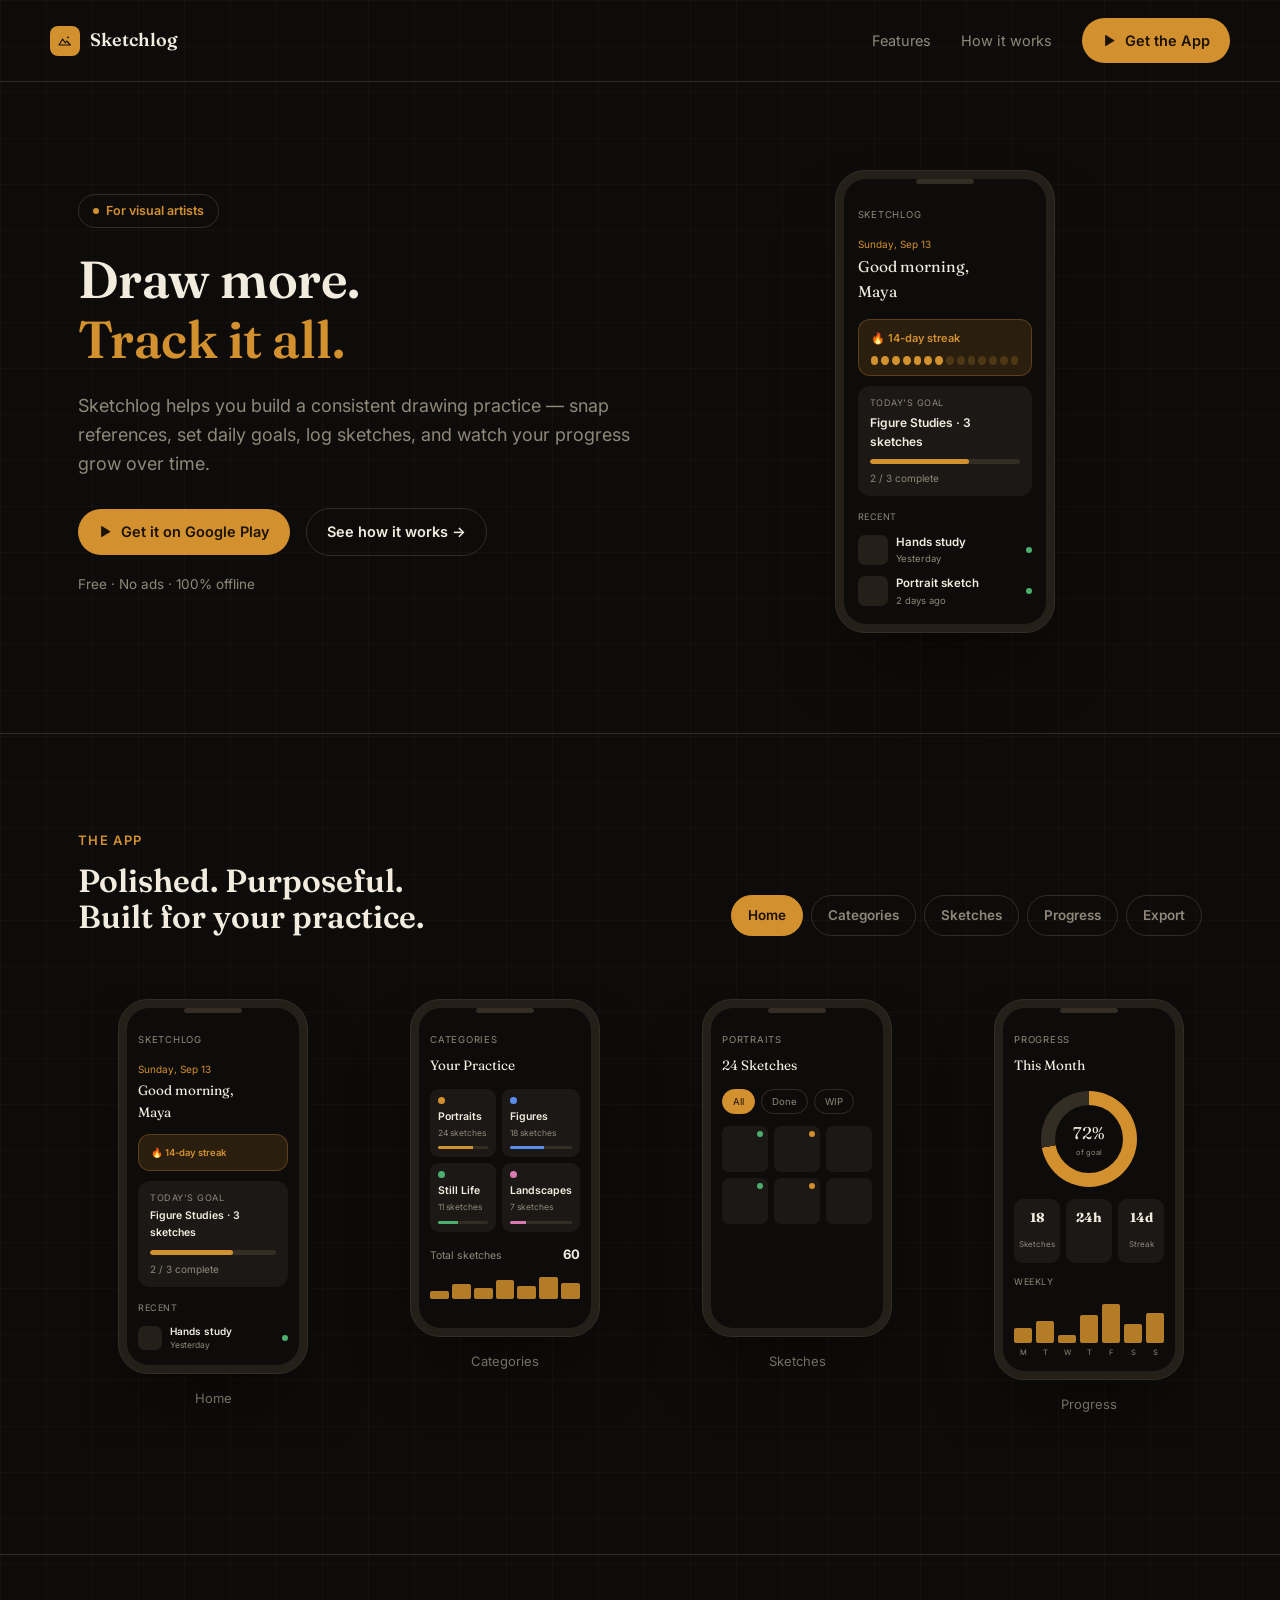
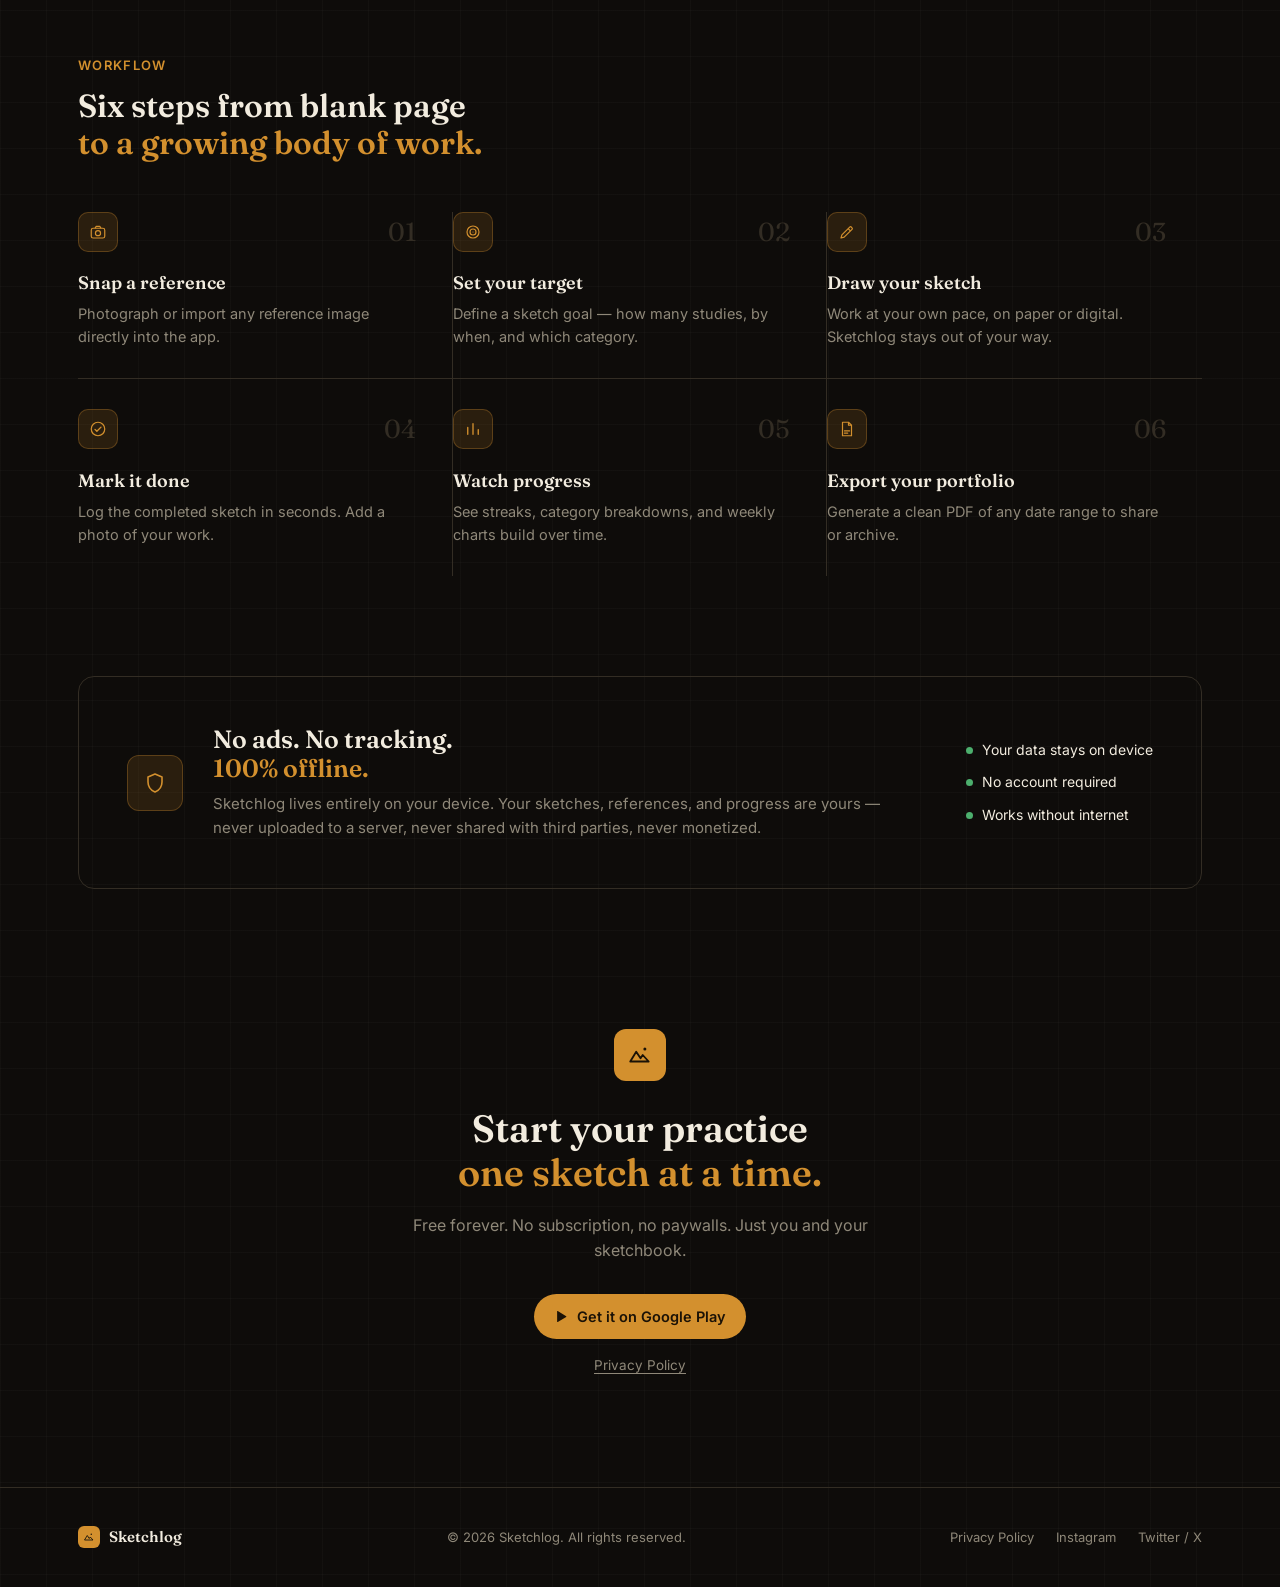
==== commit b6f6b955: "New page layout" ====
--- a/app.html
+++ b/app.html
@@ -3,164 +3,385 @@
 <head>
 <meta charset="UTF-8">
 <meta name="viewport" content="width=device-width, initial-scale=1.0">
-<title>SketchLog — DVKarts</title>
-<meta name="description" content="SketchLog: a quiet, offline place to track your drawing practice. By DVKarts.">
+<title>Sketchlog — Draw more. Track it all.</title>
+<meta name="description" content="Sketchlog helps you build a consistent drawing practice — snap references, set daily goals, log sketches, and watch your progress grow over time.">
 <link rel="preconnect" href="https://fonts.googleapis.com">
-<link rel="preconnect" href="https://fonts.gstatic.com" crossorigin>
-<link href="https://fonts.googleapis.com/css2?family=Fraunces:opsz,wght@9..144,400;9..144,500;9..144,600&family=Inter:wght@400;500;600;700&display=swap" rel="stylesheet">
-<link rel="stylesheet" href="style.css">
+<link href="https://fonts.googleapis.com/css2?family=Fraunces:opsz,wght@9..144,500;9..144,600&family=Inter:wght@400;500;600;700&display=swap" rel="stylesheet">
+<link rel="stylesheet" href="stylenew.css">
 </head>
 <body>
 
-<header class="site-header">
-  <div class="container">
-    <a href="index.html" class="brand">DVK <span>arts</span></a>
-    <nav class="main-nav">
-      <a href="index.html">Home</a>
-      <a href="works.html">My Works</a>
-      <a href="app.html" class="active">App</a>
-      <a href="contact.html">Contact</a>
-    </nav>
+<!-- Reusable mountain glyph -->
+<svg width="0" height="0" style="position:absolute">
+  <symbol id="mtn" viewBox="0 0 24 24" fill="none">
+    <path d="M3 18l5.5-9 4 6 2-3L20 18H3Z" stroke="currentColor" stroke-width="1.7" stroke-linejoin="round"/>
+    <circle cx="16.5" cy="6.5" r="1.4" fill="currentColor"/>
+  </symbol>
+</svg>
+
+<nav class="nav">
+  <div class="wrap">
+    <a class="brand" href="#">
+      <span class="brand-mark"><svg><use href="#mtn"/></svg></span>
+      Sketchlog
+    </a>
+    <div class="nav-links">
+      <a class="link" href="#app">Features</a>
+      <a class="link" href="#workflow">How it works</a>
+      <a class="btn btn-primary" href="#">
+        <svg viewBox="0 0 24 24" fill="currentColor"><path d="M5 3.8v16.4c0 .5.5.8 1 .6l13.5-8.2c.4-.3.4-.9 0-1.2L6 3.2c-.5-.3-1 0-1 .6Z"/></svg>
+        Get the App
+      </a>
+    </div>
+  </div>
+</nav>
+
+<header class="hero">
+  <div class="wrap">
+    <div>
+      <span class="pill"><span class="dot"></span> For visual artists</span>
+      <h1>Draw more.<br><span class="accent">Track it all.</span></h1>
+      <p class="lede">Sketchlog helps you build a consistent drawing practice — snap references, set daily goals, log sketches, and watch your progress grow over time.</p>
+
+      <div class="cta-row">
+        <a class="btn btn-primary" href="#">
+          <svg viewBox="0 0 24 24" fill="currentColor"><path d="M5 3.8v16.4c0 .5.5.8 1 .6l13.5-8.2c.4-.3.4-.9 0-1.2L6 3.2c-.5-.3-1 0-1 .6Z"/></svg>
+          Get it on Google Play
+        </a>
+        <a class="btn btn-outline" href="#workflow">See how it works →</a>
+      </div>
+      <p class="micro">Free · No ads · 100% offline</p>
+    </div>
+
+    <div class="hero-visual">
+      <div class="phone">
+        <div class="phone-notch"></div>
+        <div class="phone-screen">
+          <span class="phone-app-label">Sketchlog</span>
+          <div class="phone-date">Sunday, Sep 13</div>
+          <div class="phone-greet">Good morning,<br>Maya</div>
+
+          <div class="streak-card">
+            <div class="streak-top">🔥 14-day streak</div>
+            <div class="streak-dots">
+              <span></span><span></span><span></span><span></span><span></span><span></span><span></span>
+              <span class="off"></span><span class="off"></span><span class="off"></span><span class="off"></span><span class="off"></span><span class="off"></span><span class="off"></span>
+            </div>
+          </div>
+
+          <div class="goal-card">
+            <div class="goal-label">Today's Goal</div>
+            <div class="goal-title">Figure Studies · 3 sketches</div>
+            <div class="bar-track"><div class="bar-fill" style="width:66%"></div></div>
+            <div class="goal-sub">2 / 3 complete</div>
+          </div>
+
+          <div class="recent-label">Recent</div>
+          <div class="recent-item">
+            <div class="recent-thumb"></div>
+            <div>
+              <div class="recent-name">Hands study</div>
+              <div class="recent-time">Yesterday</div>
+            </div>
+            <span class="status-dot"></span>
+          </div>
+          <div class="recent-item">
+            <div class="recent-thumb"></div>
+            <div>
+              <div class="recent-name">Portrait sketch</div>
+              <div class="recent-time">2 days ago</div>
+            </div>
+            <span class="status-dot"></span>
+          </div>
+        </div>
+      </div>
+    </div>
   </div>
 </header>
 
-<main>
-
-  <section class="hero">
-    <div class="container hero-split">
-      <div class="hero-copy">
-        <p class="eyebrow">Android App</p>
-        <h1>SketchLog</h1>
-        <p class="lede">
-          A quiet place to track your drawing practice — no internet
-          connection, no accounts, no data collection. Just you and your
-          sketchbook, organized.
-        </p>
-        <div class="hero-actions">
-          <a href="#" class="btn btn-primary">Get it on Google Play</a>
-          <a href="privacy.html" class="btn btn-secondary">Privacy Policy</a>
-        </div>
-      </div>
-
-      <div class="hero-device">
-        <div class="phone">
-          <div class="phone-notch"></div>
-          <div class="phone-screen">
-            <img src="images/SketchLog/home.png" alt="SketchLog home screen showing practice stats and recent activity">
-          </div>
-        </div>
-      </div>
-    </div>
-  </section>
-
-  <section class="app-gallery">
-    <div class="gallery-track">
-      <figure class="phone-card">
-        <div class="phone">
-          <div class="phone-notch"></div>
-          <div class="phone-screen">
-            <img src="images/SketchLog/categories.png" alt="Categories screen with targets and progress bars">
-          </div>
-        </div>
-        <figcaption>Categories &amp; targets</figcaption>
-      </figure>
-
-      <figure class="phone-card">
-        <div class="phone">
-          <div class="phone-notch"></div>
-          <div class="phone-screen">
-            <img src="images/SketchLog/sketches.png" alt="Sketches grid, filterable by status">
-          </div>
-        </div>
-        <figcaption>Every sketch, at a glance</figcaption>
-      </figure>
-
-      <figure class="phone-card">
-        <div class="phone">
-          <div class="phone-notch"></div>
-          <div class="phone-screen">
-            <img src="images/SketchLog/progress.png" alt="Progress screen with time filters and weekly activity chart">
-          </div>
-        </div>
-        <figcaption>Progress, filtered by time</figcaption>
-      </figure>
-
-      <figure class="phone-card">
-        <div class="phone">
-          <div class="phone-notch"></div>
-          <div class="phone-screen">
-            <img src="images/SketchLog/export.png" alt="Export screen for generating a PDF practice report">
-          </div>
-        </div>
-        <figcaption>PDF reports, one tap</figcaption>
-      </figure>
-    </div>
-  </section>
-
-  <section>
-    <div class="container">
-      <div class="section-head">
-        <p class="eyebrow">Features</p>
-        <h2>Built around a simple habit</h2>
-      </div>
-      <div class="feature-list">
-        <div class="feature">
-          <h3>Reference &amp; sketch capture</h3>
-          <p>Photograph your reference material, then your completed drawing, with overlay alignment to compare the two.</p>
-        </div>
-        <div class="feature">
-          <h3>Progress tracking</h3>
-          <p>Organize practice by category — portraits, hands, landscapes — and set personal targets to work toward.</p>
-        </div>
-        <div class="feature">
-          <h3>Privacy-first by design</h3>
-          <p>No accounts, no advertising, no analytics. Every photo and record stays on your device.</p>
-        </div>
-        <div class="feature">
-          <h3>Works entirely offline</h3>
-          <p>SketchLog needs no internet connection to function — your practice log is yours alone.</p>
-        </div>
-      </div>
-    </div>
-  </section>
-
-  <section>
-    <div class="container">
-      <div class="panel center">
-        <h2>Start logging your practice</h2>
-        <p>Free to download. No sign-up required.</p>
-        <a href="#" class="btn btn-primary">Get it on Google Play</a>
-      </div>
-    </div>
-  </section>
-
-</main>
+<section class="app-showcase" id="app">
+  <div class="wrap">
+    <div class="showcase-head">
+      <div>
+        <p class="eyebrow">The App</p>
+        <h2>Polished. Purposeful.<br>Built for your practice.</h2>
+      </div>
+      <div class="tab-row">
+        <span class="tab active">Home</span>
+        <span class="tab">Categories</span>
+        <span class="tab">Sketches</span>
+        <span class="tab">Progress</span>
+        <span class="tab">Export</span>
+      </div>
+    </div>
+
+    <div class="showcase-track">
+
+      <!-- Home -->
+      <figure>
+        <div class="phone">
+          <div class="phone-notch"></div>
+          <div class="phone-screen">
+            <span class="phone-app-label">Sketchlog</span>
+            <div class="phone-date">Sunday, Sep 13</div>
+            <div class="phone-greet" style="font-size:13.5px">Good morning,<br>Maya</div>
+            <div class="streak-card" style="margin-top:10px">
+              <div class="streak-top" style="font-size:9.5px">🔥 14-day streak</div>
+            </div>
+            <div class="goal-card">
+              <div class="goal-label">Today's Goal</div>
+              <div class="goal-title" style="font-size:10.5px">Figure Studies · 3 sketches</div>
+              <div class="bar-track"><div class="bar-fill" style="width:66%"></div></div>
+              <div class="goal-sub">2 / 3 complete</div>
+            </div>
+            <div class="recent-label">Recent</div>
+            <div class="recent-item">
+              <div class="recent-thumb" style="width:24px;height:24px"></div>
+              <div><div class="recent-name" style="font-size:10px">Hands study</div><div class="recent-time" style="font-size:8.5px">Yesterday</div></div>
+              <span class="status-dot"></span>
+            </div>
+          </div>
+        </div>
+        <figcaption class="phone-caption">Home</figcaption>
+      </figure>
+
+      <!-- Categories -->
+      <figure>
+        <div class="phone">
+          <div class="phone-notch"></div>
+          <div class="phone-screen">
+            <span class="phone-app-label">Categories</span>
+            <div class="phone-greet" style="font-size:13.5px;margin-top:4px">Your Practice</div>
+            <div class="cat-grid">
+              <div class="cat-card">
+                <div class="cat-dot" style="background:var(--ochre)"></div>
+                <div class="cat-name">Portraits</div>
+                <div class="cat-count">24 sketches</div>
+                <div class="cat-bar"><span style="width:70%;background:var(--ochre)"></span></div>
+              </div>
+              <div class="cat-card">
+                <div class="cat-dot" style="background:var(--blue)"></div>
+                <div class="cat-name">Figures</div>
+                <div class="cat-count">18 sketches</div>
+                <div class="cat-bar"><span style="width:55%;background:var(--blue)"></span></div>
+              </div>
+              <div class="cat-card">
+                <div class="cat-dot" style="background:var(--green)"></div>
+                <div class="cat-name">Still Life</div>
+                <div class="cat-count">11 sketches</div>
+                <div class="cat-bar"><span style="width:40%;background:var(--green)"></span></div>
+              </div>
+              <div class="cat-card">
+                <div class="cat-dot" style="background:var(--pink)"></div>
+                <div class="cat-name">Landscapes</div>
+                <div class="cat-count">7 sketches</div>
+                <div class="cat-bar"><span style="width:25%;background:var(--pink)"></span></div>
+              </div>
+            </div>
+            <div class="total-row"><span>Total sketches</span><b>60</b></div>
+            <div class="mini-bars">
+              <span style="height:30%"></span><span style="height:55%"></span><span style="height:40%"></span>
+              <span style="height:70%"></span><span style="height:50%"></span><span style="height:85%"></span><span style="height:60%"></span>
+            </div>
+          </div>
+        </div>
+        <figcaption class="phone-caption">Categories</figcaption>
+      </figure>
+
+      <!-- Sketches -->
+      <figure>
+        <div class="phone">
+          <div class="phone-notch"></div>
+          <div class="phone-screen">
+            <span class="phone-app-label">Portraits</span>
+            <div class="phone-greet" style="font-size:13.5px;margin-top:4px">24 Sketches</div>
+            <div class="filter-row">
+              <span class="filter-pill active">All</span>
+              <span class="filter-pill">Done</span>
+              <span class="filter-pill">WIP</span>
+            </div>
+            <div class="sketch-grid">
+              <div class="sketch-thumb"><span class="status-dot" style="background:var(--green)"></span></div>
+              <div class="sketch-thumb"><span class="status-dot" style="background:var(--ochre)"></span></div>
+              <div class="sketch-thumb"></div>
+              <div class="sketch-thumb"><span class="status-dot" style="background:var(--green)"></span></div>
+              <div class="sketch-thumb"><span class="status-dot" style="background:var(--ochre)"></span></div>
+              <div class="sketch-thumb"></div>
+            </div>
+          </div>
+        </div>
+        <figcaption class="phone-caption">Sketches</figcaption>
+      </figure>
+
+      <!-- Progress -->
+      <figure>
+        <div class="phone">
+          <div class="phone-notch"></div>
+          <div class="phone-screen">
+            <span class="phone-app-label">Progress</span>
+            <div class="phone-greet" style="font-size:13.5px;margin-top:4px">This Month</div>
+            <div class="donut">
+              <div class="donut-inner">
+                <span class="donut-pct">72%</span>
+                <span class="donut-sub">of goal</span>
+              </div>
+            </div>
+            <div class="stat-row">
+              <div class="stat-chip"><b>18</b><span>Sketches</span></div>
+              <div class="stat-chip"><b>24h</b><span>&nbsp;</span></div>
+              <div class="stat-chip"><b>14d</b><span>Streak</span></div>
+            </div>
+            <div class="goal-label" style="margin-top:12px">Weekly</div>
+            <div class="weekly-bars">
+              <span style="height:35%"></span><span style="height:50%"></span><span style="height:20%"></span>
+              <span style="height:65%"></span><span style="height:90%"></span><span style="height:45%"></span><span style="height:70%"></span>
+            </div>
+            <div class="weekly-labels">
+              <span>M</span><span>T</span><span>W</span><span>T</span><span>F</span><span>S</span><span>S</span>
+            </div>
+          </div>
+        </div>
+        <figcaption class="phone-caption">Progress</figcaption>
+      </figure>
+
+      <!-- Export -->
+      <figure>
+        <div class="phone">
+          <div class="phone-notch"></div>
+          <div class="phone-screen">
+            <span class="phone-app-label">Export</span>
+            <div class="phone-greet" style="font-size:13.5px;margin-top:4px">Share Progress</div>
+            <div class="export-card">
+              <div class="export-name">sketchlog_sep_2026.pdf</div>
+              <div class="export-grid">
+                <div></div><div></div><div></div><div></div><div></div><div></div>
+              </div>
+            </div>
+            <div class="goal-label" style="margin-top:12px">Include in export</div>
+            <div class="check-row"><span class="check-box checked"></span> All sketches</div>
+            <div class="check-row"><span class="check-box"></span> Progress charts</div>
+          </div>
+        </div>
+        <figcaption class="phone-caption">Export</figcaption>
+      </figure>
+
+    </div>
+  </div>
+</section>
+
+<section class="workflow" id="workflow">
+  <div class="wrap">
+    <div class="workflow-head">
+      <p class="eyebrow">Workflow</p>
+      <h2>Six steps from blank page<br><span class="accent">to a growing body of work.</span></h2>
+    </div>
+
+    <div class="step-grid">
+
+      <div class="step">
+        <div class="step-top">
+          <div class="step-icon"><svg viewBox="0 0 24 24" fill="none"><rect x="3" y="7" width="18" height="13" rx="2.5" stroke="currentColor" stroke-width="1.6"/><path d="M8 7l1.6-2.5h4.8L16 7" stroke="currentColor" stroke-width="1.6" stroke-linejoin="round"/><circle cx="12" cy="13.5" r="3.4" stroke="currentColor" stroke-width="1.6"/></svg></div>
+          <span class="step-num">01</span>
+        </div>
+        <h3>Snap a reference</h3>
+        <p>Photograph or import any reference image directly into the app.</p>
+      </div>
+
+      <div class="step">
+        <div class="step-top">
+          <div class="step-icon"><svg viewBox="0 0 24 24" fill="none"><circle cx="12" cy="12" r="8" stroke="currentColor" stroke-width="1.6"/><circle cx="12" cy="12" r="4" stroke="currentColor" stroke-width="1.6"/><circle cx="12" cy="12" r="0.8" fill="currentColor"/></svg></div>
+          <span class="step-num">02</span>
+        </div>
+        <h3>Set your target</h3>
+        <p>Define a sketch goal — how many studies, by when, and which category.</p>
+      </div>
+
+      <div class="step">
+        <div class="step-top">
+          <div class="step-icon"><svg viewBox="0 0 24 24" fill="none"><path d="M4 20l1.2-4.2L15.6 5.4a1.5 1.5 0 0 1 2.1 0l1 1a1.5 1.5 0 0 1 0 2.1L8.2 18.8 4 20Z" stroke="currentColor" stroke-width="1.6" stroke-linejoin="round"/><path d="M13.5 7.5l3 3" stroke="currentColor" stroke-width="1.6"/></svg></div>
+          <span class="step-num">03</span>
+        </div>
+        <h3>Draw your sketch</h3>
+        <p>Work at your own pace, on paper or digital. Sketchlog stays out of your way.</p>
+      </div>
+
+      <div class="step">
+        <div class="step-top">
+          <div class="step-icon"><svg viewBox="0 0 24 24" fill="none"><circle cx="12" cy="12" r="9" stroke="currentColor" stroke-width="1.6"/><path d="M8 12.5l2.5 2.5L16 9.5" stroke="currentColor" stroke-width="1.8" stroke-linecap="round" stroke-linejoin="round"/></svg></div>
+          <span class="step-num">04</span>
+        </div>
+        <h3>Mark it done</h3>
+        <p>Log the completed sketch in seconds. Add a photo of your work.</p>
+      </div>
+
+      <div class="step">
+        <div class="step-top">
+          <div class="step-icon"><svg viewBox="0 0 24 24" fill="none"><path d="M5 19V10M12 19V5M19 19v-6" stroke="currentColor" stroke-width="1.8" stroke-linecap="round"/></svg></div>
+          <span class="step-num">05</span>
+        </div>
+        <h3>Watch progress</h3>
+        <p>See streaks, category breakdowns, and weekly charts build over time.</p>
+      </div>
+
+      <div class="step">
+        <div class="step-top">
+          <div class="step-icon"><svg viewBox="0 0 24 24" fill="none"><path d="M6 3h8l4 4v14H6V3Z" stroke="currentColor" stroke-width="1.6" stroke-linejoin="round"/><path d="M14 3v4h4" stroke="currentColor" stroke-width="1.6" stroke-linejoin="round"/><path d="M8.5 14.5h7M8.5 17.5h4.5" stroke="currentColor" stroke-width="1.4" stroke-linecap="round"/></svg></div>
+          <span class="step-num">06</span>
+        </div>
+        <h3>Export your portfolio</h3>
+        <p>Generate a clean PDF of any date range to share or archive.</p>
+      </div>
+
+    </div>
+  </div>
+</section>
+
+<section class="privacy">
+  <div class="wrap">
+    <div class="privacy-panel">
+      <div class="privacy-icon">
+        <svg viewBox="0 0 24 24" fill="none"><path d="M12 3l7 3v5c0 5-3.5 8.5-7 10-3.5-1.5-7-5-7-10V6l7-3Z" stroke="currentColor" stroke-width="1.6" stroke-linejoin="round"/></svg>
+      </div>
+      <div class="privacy-copy">
+        <h2>No ads. No tracking.<br><span class="accent">100% offline.</span></h2>
+        <p>Sketchlog lives entirely on your device. Your sketches, references, and progress are yours — never uploaded to a server, never shared with third parties, never monetized.</p>
+      </div>
+      <ul class="check-list">
+        <li><span class="dot"></span> Your data stays on device</li>
+        <li><span class="dot"></span> No account required</li>
+        <li><span class="dot"></span> Works without internet</li>
+      </ul>
+    </div>
+  </div>
+</section>
+
+<section class="final-cta">
+  <div class="wrap">
+    <div class="final-mark"><svg><use href="#mtn"/></svg></div>
+    <h2>Start your practice<br><span class="accent">one sketch at a time.</span></h2>
+    <p>Free forever. No subscription, no paywalls. Just you and your sketchbook.</p>
+    <a class="btn btn-primary" href="#">
+      <svg viewBox="0 0 24 24" fill="currentColor"><path d="M5 3.8v16.4c0 .5.5.8 1 .6l13.5-8.2c.4-.3.4-.9 0-1.2L6 3.2c-.5-.3-1 0-1 .6Z"/></svg>
+      Get it on Google Play
+    </a>
+    <a class="privacy-link" href="https://dvkarts.com/privacy.html">Privacy Policy</a>
+  </div>
+</section>
 
 <footer class="site-footer">
-  <div class="container">
-    <p>&copy; 2026 DVKarts. All rights reserved.</p>
+  <div class="wrap">
+    <a class="footer-brand" href="#">
+      <span class="brand-mark"><svg><use href="#mtn"/></svg></span>
+      Sketchlog
+    </a>
+    <p class="footer-copy">© 2026 Sketchlog. All rights reserved.</p>
     <div class="footer-links">
-      <a href="works.html">My Works</a>
-      <a href="app.html">App</a>
-      <a href="contact.html">Contact</a>
-      <a href="privacy.html">Privacy</a>
-    </div>
-    <div class="social-links">
-      <a href="https://www.instagram.com/deepak3dart/" target="_blank" rel="noopener" aria-label="Instagram">
-        <svg width="17" height="17" viewBox="0 0 24 24" fill="none"><rect x="3" y="3" width="18" height="18" rx="5" stroke="currentColor" stroke-width="1.6"/><circle cx="12" cy="12" r="4" stroke="currentColor" stroke-width="1.6"/><circle cx="17.2" cy="6.8" r="1.1" fill="currentColor"/></svg>
-      </a>
-      <a href="https://www.facebook.com/DeepakDigitalArts" target="_blank" rel="noopener" aria-label="Facebook">
-        <svg width="17" height="17" viewBox="0 0 24 24" fill="none"><path d="M14 8.5h2.5V5h-2.7C11.5 5 10 6.6 10 9v2.2H8V15h2v6.5h3.3V15h2.4l.4-3.8h-2.8V9.2c0-.5.3-.7.7-.7Z" stroke="currentColor" stroke-width="1.3" stroke-linejoin="round"/></svg>
-      </a>
-      <a href="https://www.youtube.com/@deepak3dart" target="_blank" rel="noopener" aria-label="YouTube">
-        <svg width="18" height="18" viewBox="0 0 24 24" fill="none"><rect x="3" y="6" width="18" height="12" rx="3.5" stroke="currentColor" stroke-width="1.5"/><path d="M10.5 9.7v4.6l4-2.3-4-2.3Z" fill="currentColor"/></svg>
-      </a>
-      <a href="https://deepakvishwakarmaarts.blogspot.com/" target="_blank" rel="noopener" aria-label="Blog">
-        <svg width="17" height="17" viewBox="0 0 24 24" fill="none"><path d="M5 4.5h9L19 9v10.5H5V4.5Z" stroke="currentColor" stroke-width="1.4" stroke-linejoin="round"/><path d="M14 4.5V9h5" stroke="currentColor" stroke-width="1.4" stroke-linejoin="round"/><path d="M8 13h8M8 16h5" stroke="currentColor" stroke-width="1.3" stroke-linecap="round"/></svg>
-      </a>
+      <a href="https://dvkarts.com/privacy.html">Privacy Policy</a>
+      <a href="#">Instagram</a>
+      <a href="#">Twitter / X</a>
     </div>
   </div>
 </footer>
 
 </body>
-</html>
+</html>
--- a/stylenew.css
+++ b/stylenew.css
@@ -0,0 +1,244 @@
+:root {
+  --bg: #0E0C0A;
+  --surface: #1C1815;
+  --surface-2: #242019;
+  --line: #332D24;
+  --ochre: #D3902E;
+  --ochre-dim: rgba(211, 144, 46, 0.14);
+  --cream: #F2ECDF;
+  --muted: #8F8879;
+  --green: #4CAF6D;
+  --blue: #5B8DEF;
+  --pink: #D97AB0;
+}
+
+* { box-sizing: border-box; }
+html { scroll-behavior: smooth; }
+
+body {
+  margin: 0;
+  background: var(--bg);
+  background-image:
+    linear-gradient(rgba(242,236,223,0.025) 1px, transparent 1px),
+    linear-gradient(90deg, rgba(242,236,223,0.025) 1px, transparent 1px);
+  background-size: 46px 46px;
+  color: var(--cream);
+  font-family: 'Inter', system-ui, sans-serif;
+  font-size: 17px;
+  line-height: 1.6;
+  -webkit-font-smoothing: antialiased;
+}
+
+h1, h2, h3 {
+  font-family: 'Fraunces', Georgia, serif;
+  font-weight: 600;
+  line-height: 1.15;
+  margin: 0;
+  color: var(--cream);
+}
+
+a { color: var(--cream); text-decoration: none; }
+img { max-width: 100%; display: block; }
+
+.wrap { max-width: 1180px; margin: 0 auto; padding: 0 28px; }
+
+/* ---------- Nav ---------- */
+.nav { border-bottom: 1px solid var(--line); }
+.nav .wrap { display: flex; align-items: center; justify-content: space-between; padding: 18px 0; }
+.brand { display: flex; align-items: center; gap: 10px; font-family: 'Fraunces', serif; font-weight: 600; font-size: 18px; }
+.brand-mark {
+  width: 30px; height: 30px; border-radius: 8px; background: var(--ochre);
+  display: flex; align-items: center; justify-content: center; color: var(--bg);
+}
+.brand-mark svg { width: 16px; height: 16px; }
+.nav-links { display: flex; align-items: center; gap: 30px; }
+.nav-links a.link { color: var(--muted); font-size: 14.5px; }
+.nav-links a.link:hover { color: var(--cream); }
+.btn { display: inline-flex; align-items: center; gap: 8px; padding: 11px 20px; border-radius: 999px; font-size: 14.5px; font-weight: 600; }
+.btn-primary { background: var(--ochre); color: #1B1206; }
+.btn-outline { border: 1px solid var(--line); color: var(--cream); }
+.btn svg { width: 15px; height: 15px; }
+
+/* ---------- Hero ---------- */
+.hero { padding: 88px 0 100px; }
+.hero .wrap { display: grid; grid-template-columns: 1.05fr 0.95fr; gap: 40px; align-items: center; }
+.pill {
+  display: inline-flex; align-items: center; gap: 7px; padding: 6px 14px; border-radius: 999px;
+  border: 1px solid var(--line); font-size: 12.5px; color: var(--ochre); font-weight: 600; margin-bottom: 22px;
+}
+.pill .dot { width: 6px; height: 6px; border-radius: 50%; background: var(--ochre); }
+.hero h1 { font-size: 52px; letter-spacing: -0.01em; }
+.hero h1 .accent { color: var(--ochre); }
+.hero .lede { color: var(--muted); font-size: 18px; max-width: 34em; margin: 22px 0 30px; }
+.cta-row { display: flex; align-items: center; gap: 16px; flex-wrap: wrap; }
+.micro { color: var(--muted); font-size: 13.5px; margin-top: 18px; }
+
+/* ---------- Phone ---------- */
+.phone {
+  position: relative; width: 220px; border-radius: 30px; background: var(--surface-2);
+  border: 1px solid var(--line); padding: 8px; box-shadow: 0 40px 80px -30px rgba(0,0,0,0.6);
+}
+.phone-notch { position: absolute; top: 8px; left: 50%; transform: translateX(-50%); width: 58px; height: 5px; background: var(--line); border-radius: 4px; z-index: 2; }
+.phone-screen { background: var(--bg); border-radius: 22px; padding: 20px 14px 16px; min-height: 380px; overflow: hidden; }
+.hero-visual { display: flex; justify-content: center; }
+.phone-app-label { font-size: 9.5px; letter-spacing: 0.08em; color: var(--muted); text-transform: uppercase; }
+.phone-date { font-size: 10px; color: var(--ochre); margin-top: 10px; }
+.phone-greet { font-family: 'Fraunces', serif; font-size: 15.5px; margin-top: 3px; }
+.streak-card {
+  margin-top: 14px; background: var(--ochre-dim); border: 1px solid rgba(211,144,46,0.3);
+  border-radius: 12px; padding: 10px 12px;
+}
+.streak-top { display: flex; align-items: center; gap: 6px; font-size: 11px; font-weight: 600; color: var(--ochre); }
+.streak-dots { display: flex; gap: 3px; margin-top: 8px; }
+.streak-dots span { width: 9px; height: 9px; border-radius: 50%; background: var(--ochre); }
+.streak-dots span.off { background: rgba(211,144,46,0.22); }
+.goal-card { margin-top: 10px; background: var(--surface); border-radius: 12px; padding: 10px 12px; }
+.goal-label { font-size: 9px; letter-spacing: 0.06em; color: var(--muted); text-transform: uppercase; }
+.goal-title { font-size: 12px; font-weight: 600; margin-top: 3px; }
+.bar-track { height: 5px; background: var(--line); border-radius: 4px; margin-top: 8px; overflow: hidden; }
+.bar-fill { height: 100%; background: var(--ochre); border-radius: 4px; }
+.goal-sub { font-size: 10px; color: var(--muted); margin-top: 6px; }
+.recent-label { font-size: 9px; letter-spacing: 0.06em; color: var(--muted); text-transform: uppercase; margin-top: 14px; }
+.recent-item { display: flex; align-items: center; gap: 8px; margin-top: 8px; }
+.recent-thumb { width: 30px; height: 30px; border-radius: 7px; background: var(--surface-2); flex-shrink: 0; }
+.recent-name { font-size: 11.5px; font-weight: 600; }
+.recent-time { font-size: 9.5px; color: var(--muted); }
+.status-dot { width: 6px; height: 6px; border-radius: 50%; background: var(--green); margin-left: auto; }
+
+/* ---------- App showcase strip ---------- */
+.app-showcase { padding: 40px 0 110px; border-top: 1px solid var(--line); }
+.showcase-head { display: flex; justify-content: space-between; align-items: flex-end; margin: 56px 0 46px; flex-wrap: wrap; gap: 20px; }
+.eyebrow { color: var(--ochre); font-size: 13px; letter-spacing: 0.1em; text-transform: uppercase; font-weight: 600; margin: 0 0 12px; }
+.showcase-head h2 { font-size: 32px; max-width: 14em; }
+.tab-row { display: flex; gap: 8px; flex-wrap: wrap; }
+.tab { padding: 9px 16px; border-radius: 999px; font-size: 13.5px; font-weight: 600; border: 1px solid var(--line); color: var(--muted); }
+.tab.active { background: var(--ochre); border-color: var(--ochre); color: #1B1206; }
+
+.showcase-track { display: flex; gap: 22px; overflow-x: auto; padding-bottom: 12px; }
+.showcase-track .phone { width: 190px; flex-shrink: 0; }
+.showcase-track .phone-screen { min-height: 320px; padding: 16px 11px 12px; }
+.phone-caption { text-align: center; font-size: 13px; color: var(--muted); margin-top: 14px; }
+
+/* mini category cards */
+.cat-grid { display: grid; grid-template-columns: 1fr 1fr; gap: 6px; margin-top: 12px; }
+.cat-card { background: var(--surface); border-radius: 9px; padding: 8px; }
+.cat-dot { width: 7px; height: 7px; border-radius: 50%; margin-bottom: 5px; }
+.cat-name { font-size: 10.5px; font-weight: 600; }
+.cat-count { font-size: 8.5px; color: var(--muted); margin: 1px 0 6px; }
+.cat-bar { height: 3px; border-radius: 3px; background: var(--line); overflow: hidden; }
+.cat-bar span { display: block; height: 100%; }
+.total-row { display: flex; justify-content: space-between; align-items: baseline; margin-top: 12px; font-size: 10.5px; color: var(--muted); }
+.total-row b { color: var(--cream); font-size: 13px; }
+.mini-bars { display: flex; align-items: flex-end; gap: 3px; height: 26px; margin-top: 8px; }
+.mini-bars span { flex: 1; background: var(--ochre); border-radius: 2px; opacity: 0.85; }
+
+/* filter pills + sketch grid */
+.filter-row { display: flex; gap: 6px; margin-top: 12px; }
+.filter-pill { font-size: 9.5px; padding: 4px 10px; border-radius: 999px; border: 1px solid var(--line); color: var(--muted); }
+.filter-pill.active { background: var(--ochre); border-color: var(--ochre); color: #1B1206; }
+.sketch-grid { display: grid; grid-template-columns: repeat(3, 1fr); gap: 6px; margin-top: 12px; }
+.sketch-thumb { aspect-ratio: 1; border-radius: 7px; background: var(--surface); position: relative; }
+.sketch-thumb .status-dot { position: absolute; top: 5px; right: 5px; margin: 0; }
+
+/* donut + progress phone */
+.donut {
+  width: 96px; height: 96px; border-radius: 50%; margin: 14px auto 6px;
+  display: flex; align-items: center; justify-content: center;
+  background: conic-gradient(var(--ochre) 0 72%, var(--line) 72% 100%);
+}
+.donut-inner {
+  width: 68px; height: 68px; border-radius: 50%; background: var(--bg);
+  display: flex; flex-direction: column; align-items: center; justify-content: center;
+}
+.donut-pct { font-family: 'Fraunces', serif; font-size: 17px; }
+.donut-sub { font-size: 7.5px; color: var(--muted); }
+.stat-row { display: flex; gap: 6px; margin-top: 12px; }
+.stat-chip { flex: 1; background: var(--surface); border-radius: 9px; padding: 8px 4px; text-align: center; }
+.stat-chip b { display: block; font-size: 13px; font-family: 'Fraunces', serif; }
+.stat-chip span { font-size: 8px; color: var(--muted); }
+.weekly-bars { display: flex; align-items: flex-end; gap: 4px; height: 44px; margin-top: 10px; }
+.weekly-bars span { flex: 1; background: var(--ochre); border-radius: 2px; opacity: 0.85; }
+.weekly-labels { display: flex; gap: 4px; margin-top: 4px; }
+.weekly-labels span { flex: 1; text-align: center; font-size: 7.5px; color: var(--muted); }
+
+/* export phone */
+.export-card { background: var(--surface); border-radius: 10px; padding: 10px; margin-top: 12px; }
+.export-name { font-size: 9.5px; font-weight: 600; margin-bottom: 8px; }
+.export-grid { display: grid; grid-template-columns: repeat(3, 1fr); gap: 4px; }
+.export-grid div { aspect-ratio: 1; background: var(--surface-2); border-radius: 4px; }
+.check-row { display: flex; align-items: center; gap: 7px; margin-top: 10px; font-size: 10px; color: var(--muted); }
+.check-box { width: 13px; height: 13px; border-radius: 4px; border: 1px solid var(--line); flex-shrink: 0; }
+.check-box.checked { background: var(--ochre); border-color: var(--ochre); }
+
+/* ---------- Workflow ---------- */
+.workflow { padding: 100px 0; border-top: 1px solid var(--line); }
+.workflow-head h2 { font-size: 32px; max-width: 15em; }
+.workflow-head h2 .accent { color: var(--ochre); }
+.step-grid { display: grid; grid-template-columns: repeat(3, 1fr); margin-top: 50px; }
+.step {
+  padding: 30px 36px 30px 0; border-top: 1px solid var(--line);
+}
+.step:nth-child(-n+3) { border-top: none; padding-top: 0; }
+.step:not(:nth-child(3n)) { border-right: 1px solid var(--line); }
+.step-top { display: flex; justify-content: space-between; align-items: flex-start; }
+.step-icon {
+  width: 40px; height: 40px; border-radius: 10px; background: var(--ochre-dim);
+  border: 1px solid rgba(211,144,46,0.3); display: flex; align-items: center; justify-content: center; color: var(--ochre);
+}
+.step-icon svg { width: 18px; height: 18px; }
+.step-num { font-family: 'Fraunces', serif; font-size: 26px; color: var(--line); }
+.step h3 { font-size: 18px; margin: 20px 0 8px; }
+.step p { color: var(--muted); font-size: 14.5px; margin: 0; }
+
+/* ---------- Privacy band ---------- */
+.privacy { padding: 0 0 100px; }
+.privacy-panel {
+  border: 1px solid var(--line); border-radius: 16px; padding: 48px;
+  display: grid; grid-template-columns: 56px 1fr auto; gap: 30px; align-items: center;
+}
+.privacy-icon {
+  width: 56px; height: 56px; border-radius: 12px; background: var(--ochre-dim);
+  border: 1px solid rgba(211,144,46,0.3); display: flex; align-items: center; justify-content: center; color: var(--ochre);
+}
+.privacy-icon svg { width: 24px; height: 24px; }
+.privacy-copy h2 { font-size: 25px; }
+.privacy-copy h2 .accent { color: var(--ochre); }
+.privacy-copy p { color: var(--muted); font-size: 15px; margin: 10px 0 0; max-width: 46em; }
+.check-list { list-style: none; margin: 0; padding: 0; }
+.check-list li { display: flex; align-items: center; gap: 9px; font-size: 14px; margin-bottom: 10px; white-space: nowrap; }
+.check-list li:last-child { margin-bottom: 0; }
+.check-list .dot { width: 7px; height: 7px; border-radius: 50%; background: var(--green); flex-shrink: 0; }
+
+/* ---------- Final CTA ---------- */
+.final-cta { padding: 40px 0 110px; text-align: center; }
+.final-mark {
+  width: 52px; height: 52px; border-radius: 12px; background: var(--ochre); margin: 0 auto 26px;
+  display: flex; align-items: center; justify-content: center; color: #1B1206;
+}
+.final-mark svg { width: 26px; height: 26px; }
+.final-cta h2 { font-size: 38px; }
+.final-cta h2 .accent { color: var(--ochre); }
+.final-cta p { color: var(--muted); font-size: 16px; margin: 18px auto 30px; max-width: 30em; }
+.final-cta .privacy-link { display: block; margin-top: 16px; font-size: 13.5px; color: var(--muted); text-decoration: underline; text-underline-offset: 3px; }
+
+/* ---------- Footer ---------- */
+.site-footer { border-top: 1px solid var(--line); padding: 26px 0; }
+.site-footer .wrap { display: flex; justify-content: space-between; align-items: center; flex-wrap: wrap; gap: 12px; }
+.footer-brand { display: flex; align-items: center; gap: 9px; font-family: 'Fraunces', serif; font-weight: 600; font-size: 15px; }
+.footer-brand .brand-mark { width: 22px; height: 22px; border-radius: 6px; }
+.footer-brand .brand-mark svg { width: 12px; height: 12px; }
+.footer-copy { color: var(--muted); font-size: 13px; }
+.footer-links { display: flex; gap: 22px; }
+.footer-links a { color: var(--muted); font-size: 13px; }
+.footer-links a:hover { color: var(--cream); }
+
+@media (max-width: 900px) {
+  .hero .wrap { grid-template-columns: 1fr; }
+  .hero-visual { order: -1; }
+  .step-grid { grid-template-columns: 1fr; }
+  .step { border-right: none !important; padding-right: 0; }
+  .step:nth-child(-n+3) { border-top: 1px solid var(--line); padding-top: 30px; }
+  .step:first-child { border-top: none; padding-top: 0; }
+  .privacy-panel { grid-template-columns: 1fr; text-align: left; }
+  .site-footer .wrap { flex-direction: column; text-align: center; }
+}
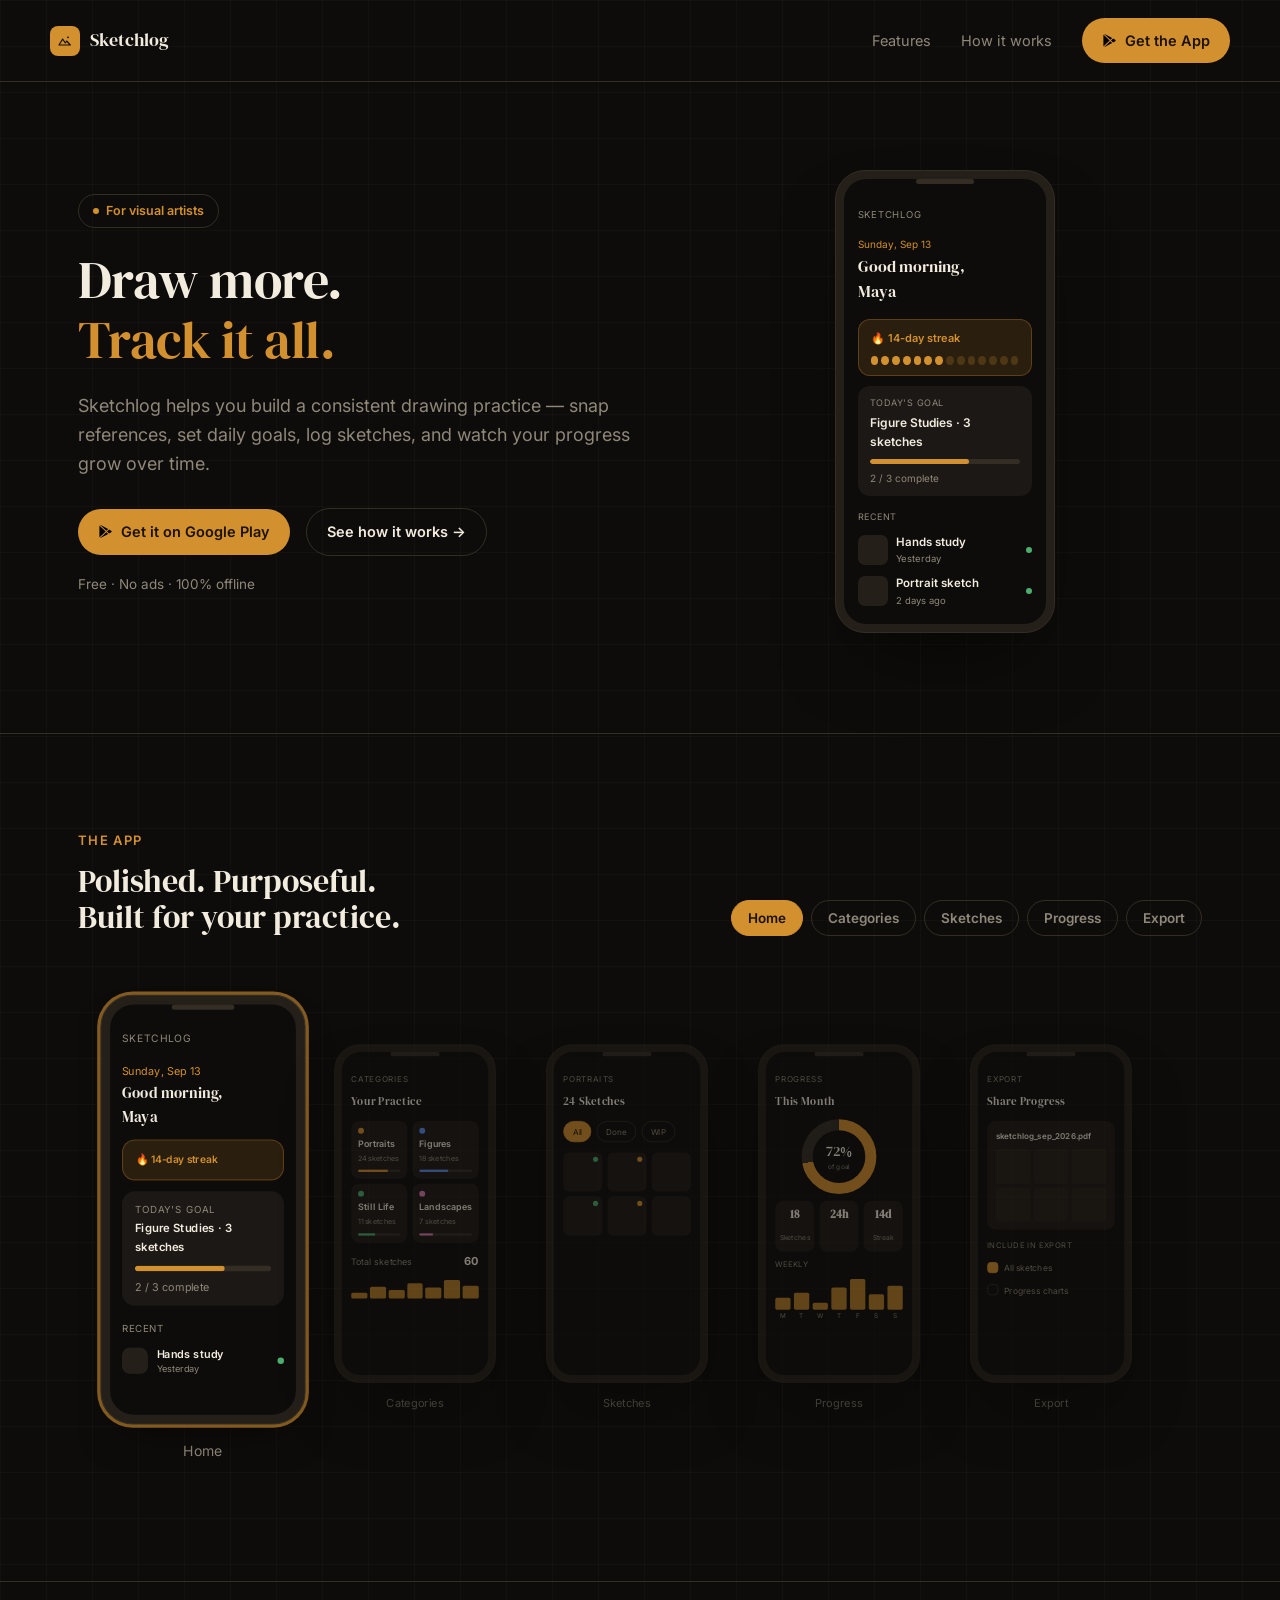
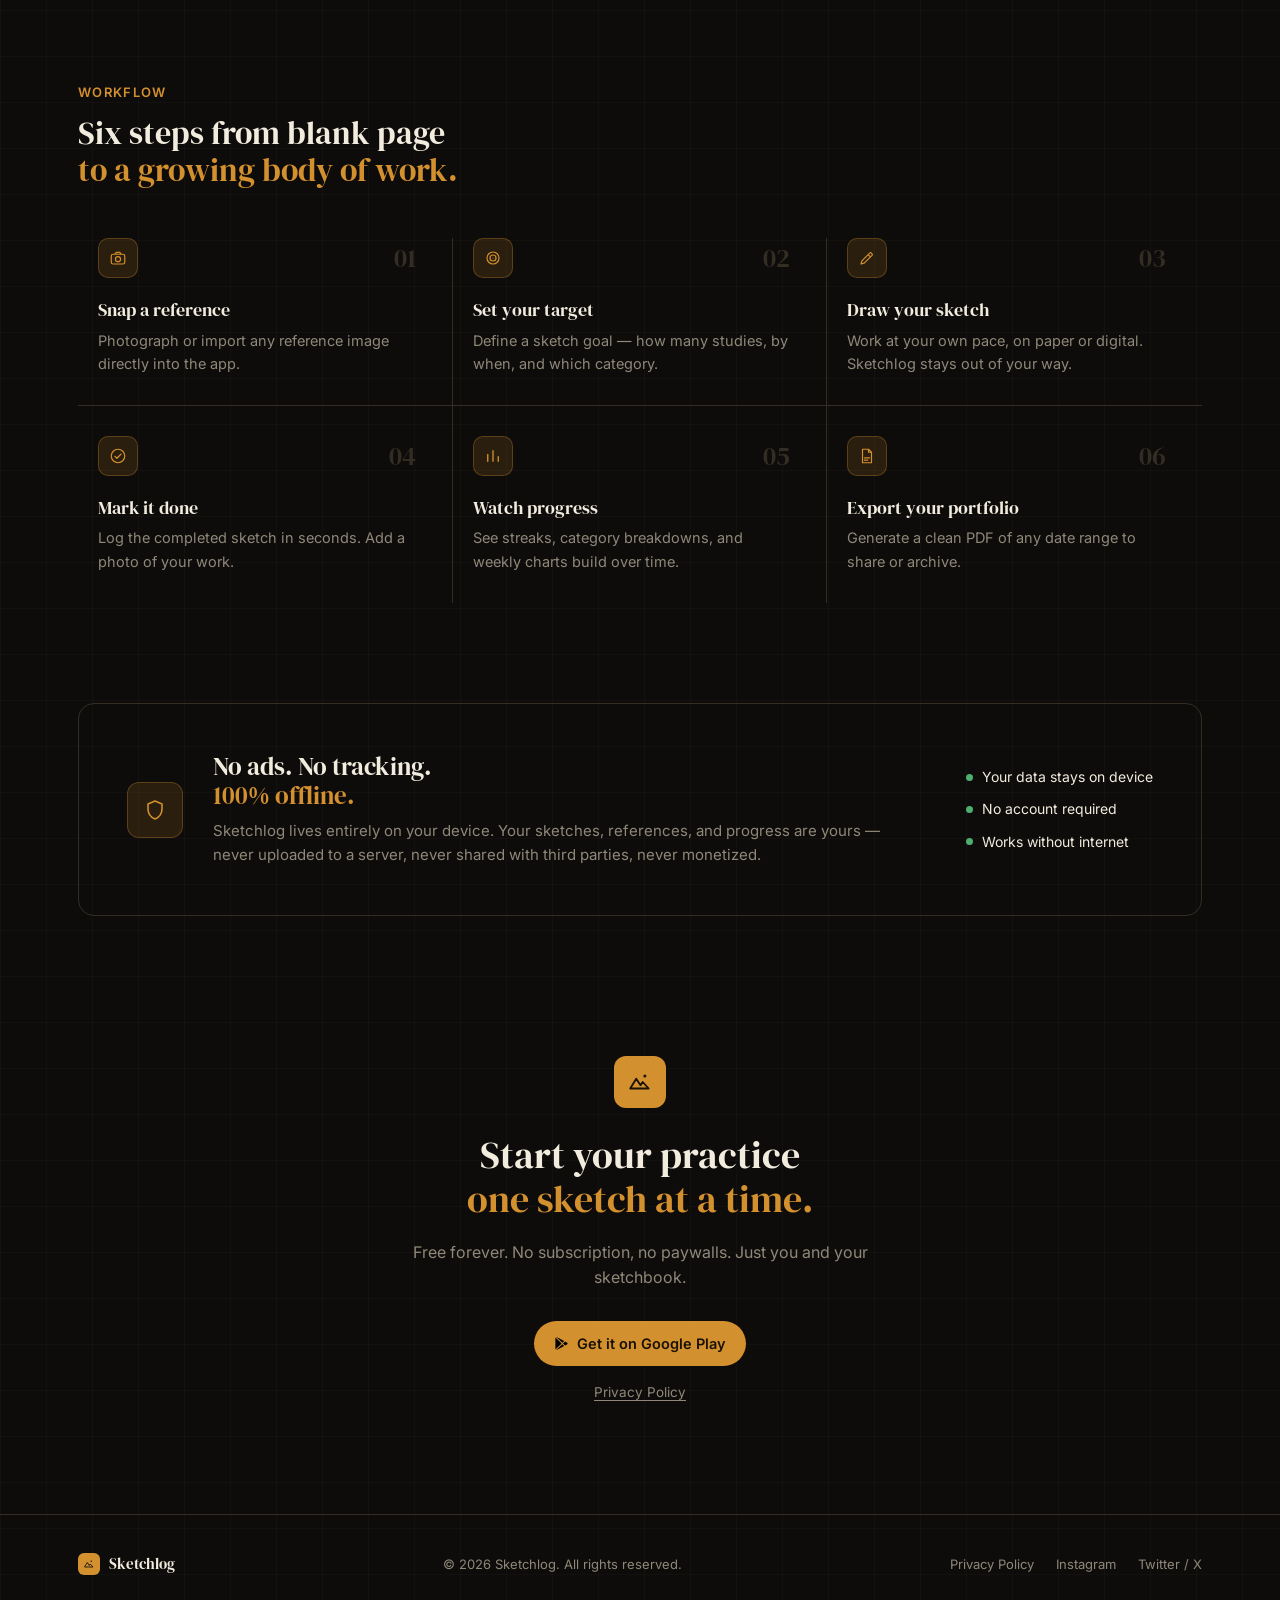
==== commit b58b26cf: "Make SketchLog showcase phones interactive, fix Progress phone sizing, restyle active glow, swap hea" ====
--- a/app.html
+++ b/app.html
@@ -6,7 +6,7 @@
 <title>Sketchlog — Draw more. Track it all.</title>
 <meta name="description" content="Sketchlog helps you build a consistent drawing practice — snap references, set daily goals, log sketches, and watch your progress grow over time.">
 <link rel="preconnect" href="https://fonts.googleapis.com">
-<link href="https://fonts.googleapis.com/css2?family=Fraunces:opsz,wght@9..144,500;9..144,600&family=Inter:wght@400;500;600;700&display=swap" rel="stylesheet">
+<link href="https://fonts.googleapis.com/css2?family=DM+Serif+Display&family=Inter:wght@400;500;600;700&display=swap" rel="stylesheet">
 <link rel="stylesheet" href="stylenew.css">
 </head>
 <body>
@@ -29,7 +29,7 @@
       <a class="link" href="#app">Features</a>
       <a class="link" href="#workflow">How it works</a>
       <a class="btn btn-primary" href="#">
-        <svg viewBox="0 0 24 24" fill="currentColor"><path d="M5 3.8v16.4c0 .5.5.8 1 .6l13.5-8.2c.4-.3.4-.9 0-1.2L6 3.2c-.5-.3-1 0-1 .6Z"/></svg>
+       <svg fill="#000000" width="800px" height="800px" viewBox="0 0 512 512" xmlns="http://www.w3.org/2000/svg"><title>ionicons-v5_logos</title><path d="M48,59.49v393a4.33,4.33,0,0,0,7.37,3.07L260,256,55.37,56.42A4.33,4.33,0,0,0,48,59.49Z"/><path d="M345.8,174,89.22,32.64l-.16-.09c-4.42-2.4-8.62,3.58-5,7.06L285.19,231.93Z"/><path d="M84.08,472.39c-3.64,3.48.56,9.46,5,7.06l.16-.09L345.8,338l-60.61-57.95Z"/><path d="M449.38,231l-71.65-39.46L310.36,256l67.37,64.43L449.38,281C468.87,270.23,468.87,241.77,449.38,231Z"/></svg>
         Get the App
       </a>
     </div>
@@ -45,7 +45,7 @@
 
       <div class="cta-row">
         <a class="btn btn-primary" href="#">
-          <svg viewBox="0 0 24 24" fill="currentColor"><path d="M5 3.8v16.4c0 .5.5.8 1 .6l13.5-8.2c.4-.3.4-.9 0-1.2L6 3.2c-.5-.3-1 0-1 .6Z"/></svg>
+          <svg fill="#000000" width="800px" height="800px" viewBox="0 0 512 512" xmlns="http://www.w3.org/2000/svg"><title>ionicons-v5_logos</title><path d="M48,59.49v393a4.33,4.33,0,0,0,7.37,3.07L260,256,55.37,56.42A4.33,4.33,0,0,0,48,59.49Z"/><path d="M345.8,174,89.22,32.64l-.16-.09c-4.42-2.4-8.62,3.58-5,7.06L285.19,231.93Z"/><path d="M84.08,472.39c-3.64,3.48.56,9.46,5,7.06l.16-.09L345.8,338l-60.61-57.95Z"/><path d="M449.38,231l-71.65-39.46L310.36,256l67.37,64.43L449.38,281C468.87,270.23,468.87,241.77,449.38,231Z"/></svg>
           Get it on Google Play
         </a>
         <a class="btn btn-outline" href="#workflow">See how it works →</a>
@@ -107,18 +107,18 @@
         <h2>Polished. Purposeful.<br>Built for your practice.</h2>
       </div>
       <div class="tab-row">
-        <span class="tab active">Home</span>
-        <span class="tab">Categories</span>
-        <span class="tab">Sketches</span>
-        <span class="tab">Progress</span>
-        <span class="tab">Export</span>
+        <button class="tab active" data-target="phone-home">Home</button>
+        <button class="tab" data-target="phone-categories">Categories</button>
+        <button class="tab" data-target="phone-sketches">Sketches</button>
+        <button class="tab" data-target="phone-progress">Progress</button>
+        <button class="tab" data-target="phone-export">Export</button>
       </div>
     </div>
 
     <div class="showcase-track">
 
       <!-- Home -->
-      <figure>
+      <figure id="phone-home" class="active-phone">
         <div class="phone">
           <div class="phone-notch"></div>
           <div class="phone-screen">
@@ -146,7 +146,7 @@
       </figure>
 
       <!-- Categories -->
-      <figure>
+      <figure id="phone-categories">
         <div class="phone">
           <div class="phone-notch"></div>
           <div class="phone-screen">
@@ -189,7 +189,7 @@
       </figure>
 
       <!-- Sketches -->
-      <figure>
+      <figure id="phone-sketches">
         <div class="phone">
           <div class="phone-notch"></div>
           <div class="phone-screen">
@@ -214,7 +214,7 @@
       </figure>
 
       <!-- Progress -->
-      <figure>
+      <figure id="phone-progress">
         <div class="phone">
           <div class="phone-notch"></div>
           <div class="phone-screen">
@@ -231,7 +231,7 @@
               <div class="stat-chip"><b>24h</b><span>&nbsp;</span></div>
               <div class="stat-chip"><b>14d</b><span>Streak</span></div>
             </div>
-            <div class="goal-label" style="margin-top:12px">Weekly</div>
+            <div class="goal-label" style="margin-top:8px">Weekly</div>
             <div class="weekly-bars">
               <span style="height:35%"></span><span style="height:50%"></span><span style="height:20%"></span>
               <span style="height:65%"></span><span style="height:90%"></span><span style="height:45%"></span><span style="height:70%"></span>
@@ -245,7 +245,7 @@
       </figure>
 
       <!-- Export -->
-      <figure>
+      <figure id="phone-export">
         <div class="phone">
           <div class="phone-notch"></div>
           <div class="phone-screen">
@@ -361,7 +361,7 @@
     <h2>Start your practice<br><span class="accent">one sketch at a time.</span></h2>
     <p>Free forever. No subscription, no paywalls. Just you and your sketchbook.</p>
     <a class="btn btn-primary" href="#">
-      <svg viewBox="0 0 24 24" fill="currentColor"><path d="M5 3.8v16.4c0 .5.5.8 1 .6l13.5-8.2c.4-.3.4-.9 0-1.2L6 3.2c-.5-.3-1 0-1 .6Z"/></svg>
+     <svg fill="#000000" width="800px" height="800px" viewBox="0 0 512 512" xmlns="http://www.w3.org/2000/svg"><title>ionicons-v5_logos</title><path d="M48,59.49v393a4.33,4.33,0,0,0,7.37,3.07L260,256,55.37,56.42A4.33,4.33,0,0,0,48,59.49Z"/><path d="M345.8,174,89.22,32.64l-.16-.09c-4.42-2.4-8.62,3.58-5,7.06L285.19,231.93Z"/><path d="M84.08,472.39c-3.64,3.48.56,9.46,5,7.06l.16-.09L345.8,338l-60.61-57.95Z"/><path d="M449.38,231l-71.65-39.46L310.36,256l67.37,64.43L449.38,281C468.87,270.23,468.87,241.77,449.38,231Z"/></svg>
       Get it on Google Play
     </a>
     <a class="privacy-link" href="https://dvkarts.com/privacy.html">Privacy Policy</a>
@@ -383,5 +383,55 @@
   </div>
 </footer>
 
+<script>
+  const tabs = document.querySelectorAll('.tab');
+  const track = document.querySelector('.showcase-track');
+  const figures = document.querySelectorAll('.showcase-track figure');
+
+  function setActiveTab(tab) {
+
+    tabs.forEach((t) => {
+      t.classList.remove('active');
+      t.style.background = 'transparent';
+      t.style.borderColor = '#332D24';
+      t.style.color = '#8F8879';
+    });
+
+    tab.classList.add('active');
+    tab.style.background = '#D3902E';
+    tab.style.borderColor = '#D3902E';
+    tab.style.color = '#1B1206';
+  }
+
+  function setActivePhone(targetId) {
+
+    figures.forEach((figure) => {
+      figure.classList.toggle('active-phone', figure.id === targetId);
+    });
+  }
+
+  tabs.forEach((tab) => {
+    tab.addEventListener('click', (event) => {
+
+      const clicked = event.currentTarget;
+      setActiveTab(clicked);
+      setActivePhone(clicked.dataset.target);
+
+      const target = document.getElementById(clicked.dataset.target);
+
+      if (target && track) {
+        const targetLeft = target.offsetLeft;
+        const targetWidth = target.offsetWidth;
+        const trackWidth = track.clientWidth;
+
+        track.scrollTo({
+          left: targetLeft - (trackWidth - targetWidth) / 2,
+          behavior: 'smooth'
+        });
+      }
+    });
+  });
+</script>
+
 </body>
-</html>+</html> 
--- a/stylenew.css
+++ b/stylenew.css
@@ -30,8 +30,8 @@
 }
 
 h1, h2, h3 {
-  font-family: 'Fraunces', Georgia, serif;
-  font-weight: 600;
+  font-family: 'DM Serif Display', Georgia, serif;
+  font-weight: 400;
   line-height: 1.15;
   margin: 0;
   color: var(--cream);
@@ -45,7 +45,7 @@
 /* ---------- Nav ---------- */
 .nav { border-bottom: 1px solid var(--line); }
 .nav .wrap { display: flex; align-items: center; justify-content: space-between; padding: 18px 0; }
-.brand { display: flex; align-items: center; gap: 10px; font-family: 'Fraunces', serif; font-weight: 600; font-size: 18px; }
+.brand { display: flex; align-items: center; gap: 10px; font-family: 'DM Serif Display', serif; font-weight: 400; font-size: 18px; }
 .brand-mark {
   width: 30px; height: 30px; border-radius: 8px; background: var(--ochre);
   display: flex; align-items: center; justify-content: center; color: var(--bg);
@@ -83,7 +83,7 @@
 .hero-visual { display: flex; justify-content: center; }
 .phone-app-label { font-size: 9.5px; letter-spacing: 0.08em; color: var(--muted); text-transform: uppercase; }
 .phone-date { font-size: 10px; color: var(--ochre); margin-top: 10px; }
-.phone-greet { font-family: 'Fraunces', serif; font-size: 15.5px; margin-top: 3px; }
+.phone-greet { font-family: 'DM Serif Display', serif; font-size: 15.5px; margin-top: 3px; }
 .streak-card {
   margin-top: 14px; background: var(--ochre-dim); border: 1px solid rgba(211,144,46,0.3);
   border-radius: 12px; padding: 10px 12px;
@@ -111,13 +111,37 @@
 .eyebrow { color: var(--ochre); font-size: 13px; letter-spacing: 0.1em; text-transform: uppercase; font-weight: 600; margin: 0 0 12px; }
 .showcase-head h2 { font-size: 32px; max-width: 14em; }
 .tab-row { display: flex; gap: 8px; flex-wrap: wrap; }
-.tab { padding: 9px 16px; border-radius: 999px; font-size: 13.5px; font-weight: 600; border: 1px solid var(--line); color: var(--muted); }
+.tab {
+  font-family: 'Inter', system-ui, sans-serif;
+  cursor: pointer;
+  background: transparent;
+  padding: 9px 16px; border-radius: 999px; font-size: 13.5px; font-weight: 600; border: 1px solid var(--line); color: var(--muted);
+}
+.tab:hover { color: var(--cream); border-color: var(--cream); }
 .tab.active { background: var(--ochre); border-color: var(--ochre); color: #1B1206; }
-
-.showcase-track { display: flex; gap: 22px; overflow-x: auto; padding-bottom: 12px; }
+.tab.active:hover { color: #1B1206; }
+
+.showcase-track { display: flex; gap: 22px; overflow-x: auto; padding: 30px 30px 26px; align-items: center; }
 .showcase-track .phone { width: 190px; flex-shrink: 0; }
-.showcase-track .phone-screen { min-height: 320px; padding: 16px 11px 12px; }
+.showcase-track .phone-screen { height: 320px; padding: 16px 11px 12px; }
 .phone-caption { text-align: center; font-size: 13px; color: var(--muted); margin-top: 14px; }
+
+/* Active-phone zoom emphasis: the phone matching the selected tab scales
+   up and stays fully opaque; the rest shrink slightly and dim, so the
+   selection reads clearly as "this is the one you picked." */
+.showcase-track figure {
+  margin: 0;
+  transform: scale(0.85);
+  opacity: 0.5;
+  transition: transform 0.4s cubic-bezier(0.22, 1, 0.36, 1), opacity 0.4s ease;
+}
+.showcase-track figure.active-phone {
+  transform: scale(1.08);
+  opacity: 1;
+}
+.showcase-track figure.active-phone .phone {
+  box-shadow: 0 0 0 3px rgba(211, 144, 46, 0.6), 0 20px 40px -20px rgba(0,0,0,0.6);
+}
 
 /* mini category cards */
 .cat-grid { display: grid; grid-template-columns: 1fr 1fr; gap: 6px; margin-top: 12px; }
@@ -142,23 +166,23 @@
 
 /* donut + progress phone */
 .donut {
-  width: 96px; height: 96px; border-radius: 50%; margin: 14px auto 6px;
+  width: 88px; height: 88px; border-radius: 50%; margin: 10px auto 4px;
   display: flex; align-items: center; justify-content: center;
   background: conic-gradient(var(--ochre) 0 72%, var(--line) 72% 100%);
 }
 .donut-inner {
-  width: 68px; height: 68px; border-radius: 50%; background: var(--bg);
+  width: 62px; height: 62px; border-radius: 50%; background: var(--bg);
   display: flex; flex-direction: column; align-items: center; justify-content: center;
 }
-.donut-pct { font-family: 'Fraunces', serif; font-size: 17px; }
+.donut-pct { font-family: 'DM Serif Display', serif; font-size: 16px; }
 .donut-sub { font-size: 7.5px; color: var(--muted); }
-.stat-row { display: flex; gap: 6px; margin-top: 12px; }
-.stat-chip { flex: 1; background: var(--surface); border-radius: 9px; padding: 8px 4px; text-align: center; }
-.stat-chip b { display: block; font-size: 13px; font-family: 'Fraunces', serif; }
+.stat-row { display: flex; gap: 6px; margin-top: 8px; }
+.stat-chip { flex: 1; background: var(--surface); border-radius: 9px; padding: 6px 4px; text-align: center; }
+.stat-chip b { display: block; font-size: 13px; font-family: 'DM Serif Display', serif; }
 .stat-chip span { font-size: 8px; color: var(--muted); }
-.weekly-bars { display: flex; align-items: flex-end; gap: 4px; height: 44px; margin-top: 10px; }
+.weekly-bars { display: flex; align-items: flex-end; gap: 4px; height: 40px; margin-top: 6px; }
 .weekly-bars span { flex: 1; background: var(--ochre); border-radius: 2px; opacity: 0.85; }
-.weekly-labels { display: flex; gap: 4px; margin-top: 4px; }
+.weekly-labels { display: flex; gap: 4px; margin-top: 2px; }
 .weekly-labels span { flex: 1; text-align: center; font-size: 7.5px; color: var(--muted); }
 
 /* export phone */
@@ -176,7 +200,7 @@
 .workflow-head h2 .accent { color: var(--ochre); }
 .step-grid { display: grid; grid-template-columns: repeat(3, 1fr); margin-top: 50px; }
 .step {
-  padding: 30px 36px 30px 0; border-top: 1px solid var(--line);
+  padding: 30px 36px 30px 20px; border-top: 1px solid var(--line);
 }
 .step:nth-child(-n+3) { border-top: none; padding-top: 0; }
 .step:not(:nth-child(3n)) { border-right: 1px solid var(--line); }
@@ -186,7 +210,7 @@
   border: 1px solid rgba(211,144,46,0.3); display: flex; align-items: center; justify-content: center; color: var(--ochre);
 }
 .step-icon svg { width: 18px; height: 18px; }
-.step-num { font-family: 'Fraunces', serif; font-size: 26px; color: var(--line); }
+.step-num { font-family: 'DM Serif Display', serif; font-size: 26px; color: var(--line); }
 .step h3 { font-size: 18px; margin: 20px 0 8px; }
 .step p { color: var(--muted); font-size: 14.5px; margin: 0; }
 
@@ -224,7 +248,7 @@
 /* ---------- Footer ---------- */
 .site-footer { border-top: 1px solid var(--line); padding: 26px 0; }
 .site-footer .wrap { display: flex; justify-content: space-between; align-items: center; flex-wrap: wrap; gap: 12px; }
-.footer-brand { display: flex; align-items: center; gap: 9px; font-family: 'Fraunces', serif; font-weight: 600; font-size: 15px; }
+.footer-brand { display: flex; align-items: center; gap: 9px; font-family: 'DM Serif Display', serif; font-weight: 400; font-size: 15px; }
 .footer-brand .brand-mark { width: 22px; height: 22px; border-radius: 6px; }
 .footer-brand .brand-mark svg { width: 12px; height: 12px; }
 .footer-copy { color: var(--muted); font-size: 13px; }
@@ -241,4 +265,6 @@
   .step:first-child { border-top: none; padding-top: 0; }
   .privacy-panel { grid-template-columns: 1fr; text-align: left; }
   .site-footer .wrap { flex-direction: column; text-align: center; }
+  .showcase-track figure { transform: scale(0.9); }
+  .showcase-track figure.active-phone { transform: scale(1); }
 }
